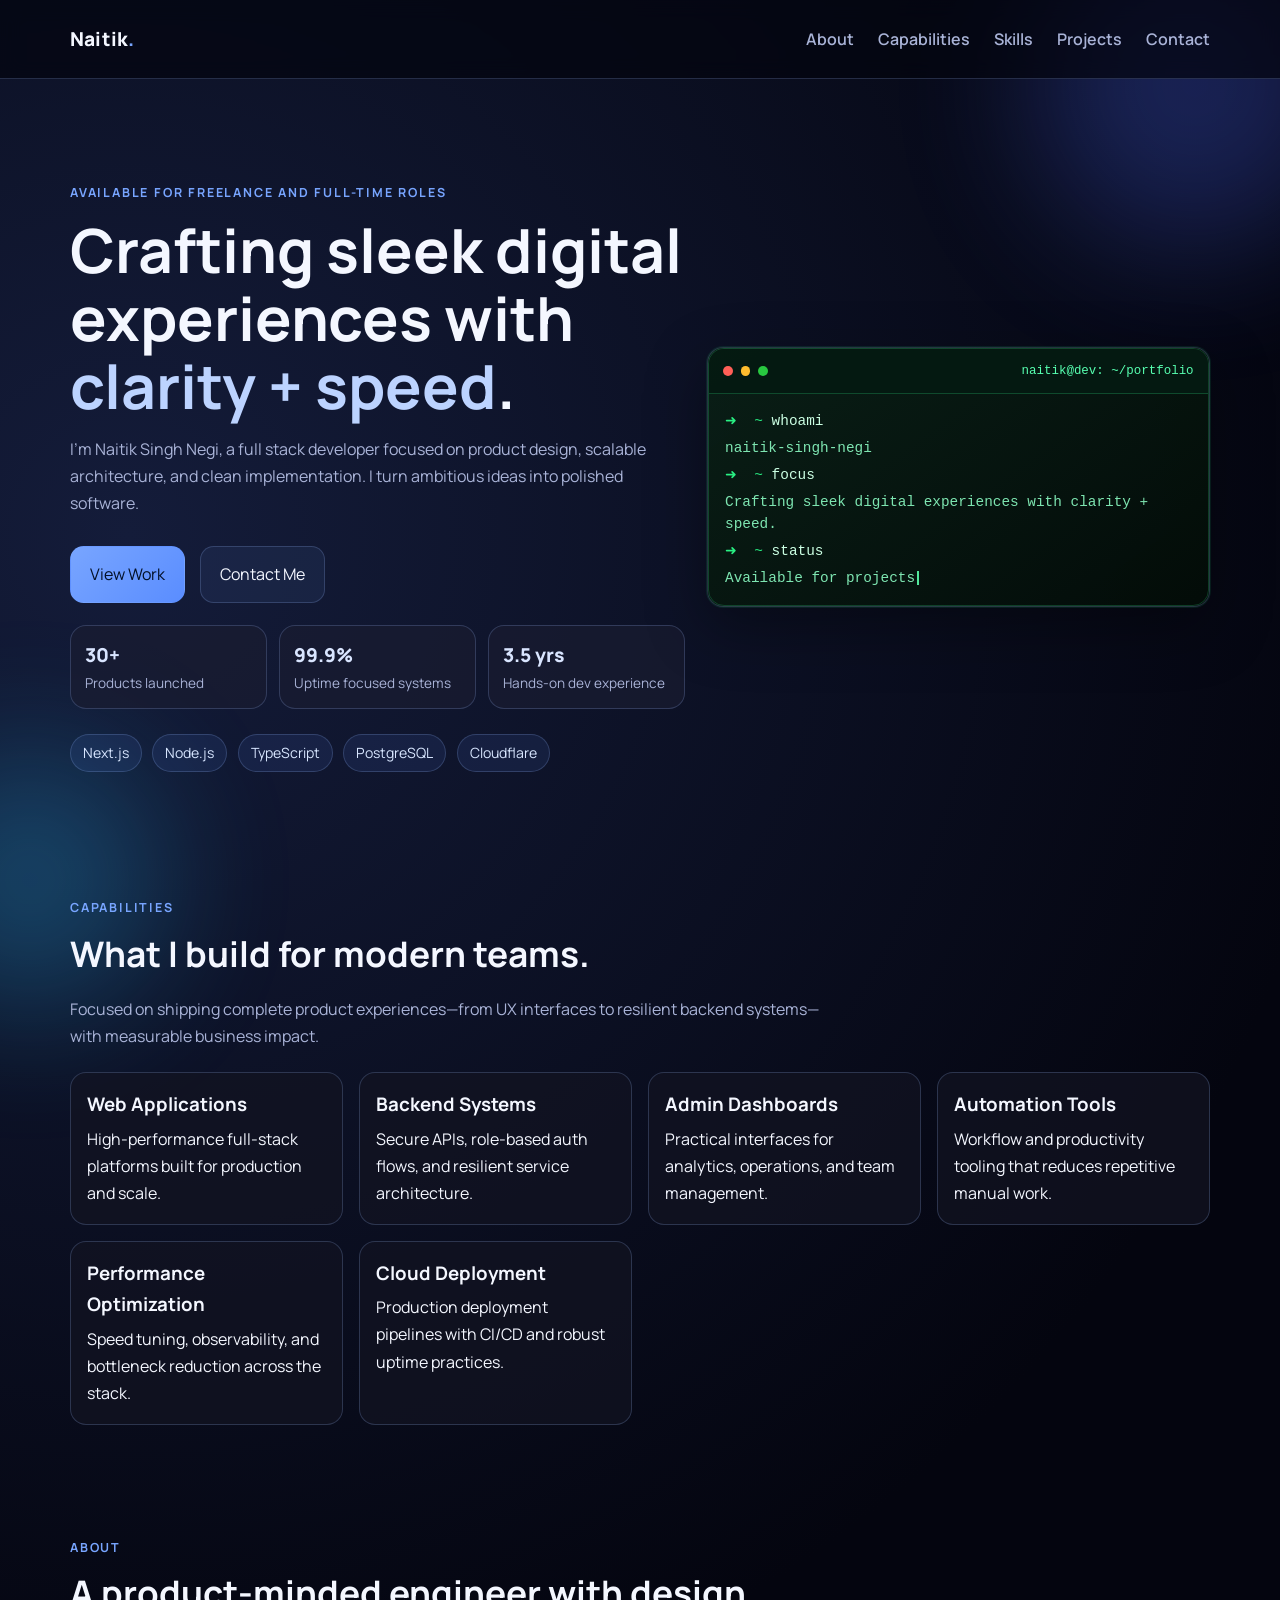
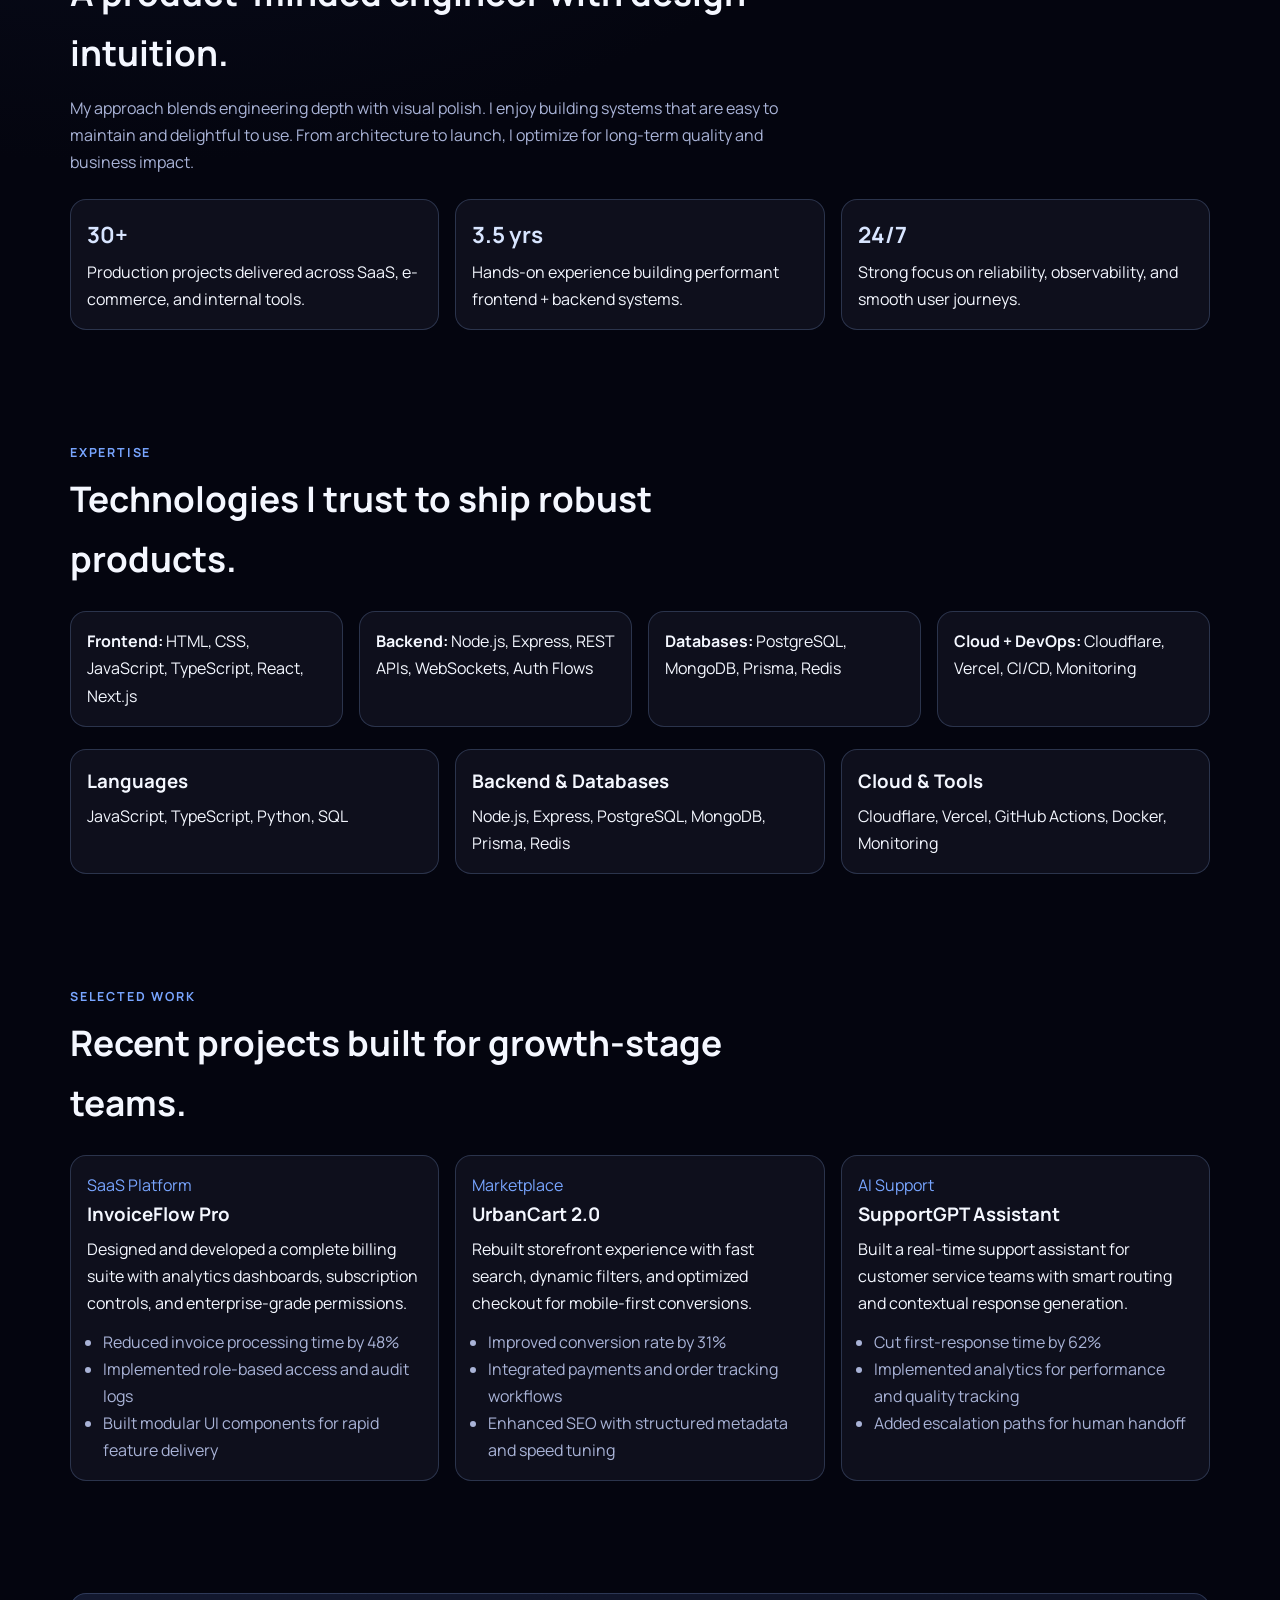
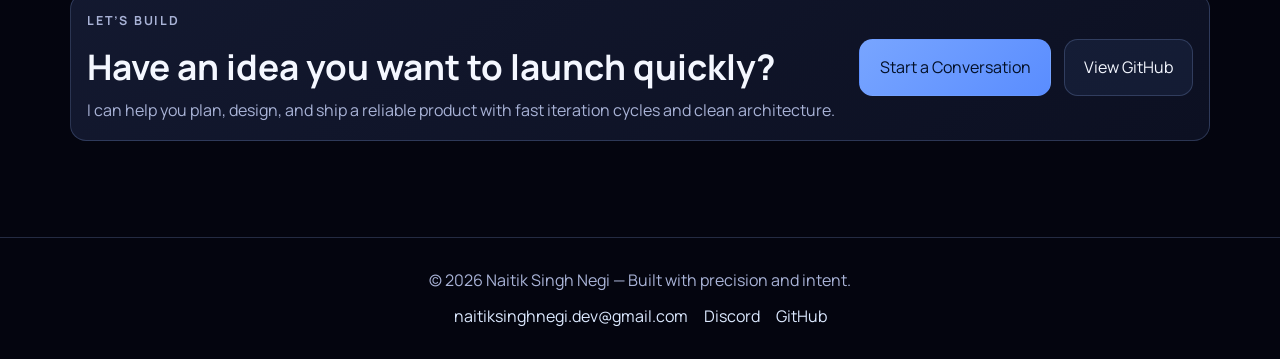
==== index.html @ 183f6b52 "Update conversation CTA to open Gmail compose" ====
<!DOCTYPE html>
<html lang="en">
<head>
  <meta charset="UTF-8">
  <meta name="viewport" content="width=device-width, initial-scale=1.0">
  <title>Naitik Singh Negi | Developer Portfolio</title>
  <meta name="description" content="Portfolio of Naitik Singh Negi. Full stack developer creating high-performance, elegant web products.">
  <link rel="preconnect" href="https://fonts.googleapis.com">
  <link rel="preconnect" href="https://fonts.gstatic.com" crossorigin>
  <link href="https://fonts.googleapis.com/css2?family=Manrope:wght@400;500;600;700;800&display=swap" rel="stylesheet">
  <link rel="stylesheet" href="style.css">
</head>
<body>
  <div class="scroll-progress" aria-hidden="true"></div>
  <div class="bg-blur bg-blur-one" aria-hidden="true"></div>
  <div class="bg-blur bg-blur-two" aria-hidden="true"></div>

  <header class="site-header">
    <nav class="nav wrapper" aria-label="Main navigation">
      <a href="#home" class="brand">Naitik<span>.</span></a>
      <button class="menu-toggle" aria-expanded="false" aria-controls="main-menu" aria-label="Toggle menu">
        <span></span><span></span><span></span>
      </button>
      <ul id="main-menu" class="menu">
        <li><a href="#about">About</a></li>
        <li><a href="#capabilities">Capabilities</a></li>
        <li><a href="#skills">Skills</a></li>
        <li><a href="#projects">Projects</a></li>
        <li><a href="#contact">Contact</a></li>
      </ul>
    </nav>
  </header>

  <main>
    <section id="home" class="hero wrapper reveal">
      <div class="hero-grid">
        <div class="hero-content">
          <p class="eyebrow">Available for freelance and full-time roles</p>
          <h1>Crafting sleek digital experiences with <span>clarity + speed</span>.</h1>
          <p class="hero-copy">I’m Naitik Singh Negi, a full stack developer focused on product design, scalable architecture, and clean implementation. I turn ambitious ideas into polished software.</p>
          <div class="hero-actions">
            <a class="button primary" href="#projects">View Work</a>
            <a class="button ghost" href="mailto:naitiksinghnegi.dev@gmail.com">Contact Me</a>
          </div>
          <div class="hero-highlights" aria-label="Quick highlights">
            <article>
              <p class="highlight-value">30+</p>
              <p class="highlight-label">Products launched</p>
            </article>
            <article>
              <p class="highlight-value">99.9%</p>
              <p class="highlight-label">Uptime focused systems</p>
            </article>
            <article>
              <p class="highlight-value">3.5 yrs</p>
              <p class="highlight-label">Hands-on dev experience</p>
            </article>
          </div>
          <div class="hero-tags" aria-label="Technology highlights">
            <span>Next.js</span>
            <span>Node.js</span>
            <span>TypeScript</span>
            <span>PostgreSQL</span>
            <span>Cloudflare</span>
          </div>
        </div>

        <div class="card terminal-card" aria-label="Terminal style introduction">
          <div class="wrap">
            <hgroup class="head">
              <div class="traffic-lights" aria-hidden="true">
                <span></span><span></span><span></span>
              </div>
              <p class="terminal-path">naitik@dev: ~/portfolio</p>
            </hgroup>

            <div class="body">
              <pre class="pre"><code class="prompt">➜  ~ </code><code>whoami</code></pre>
              <pre class="pre output"><code>naitik-singh-negi</code></pre>

              <pre class="pre"><code class="prompt">➜  ~ </code><code>focus</code></pre>
              <pre class="pre output"><code>Crafting sleek digital experiences with clarity + speed.</code></pre>

              <pre class="pre"><code class="prompt">➜  ~ </code><code>status</code></pre>
              <pre class="pre output"><code class="cmd" data-cmd="Available for projects"></code></pre>
            </div>
          </div>
        </div>
      </div>

    </section>

    <section id="capabilities" class="section wrapper reveal">
      <div class="section-head">
        <p class="kicker">Capabilities</p>
        <h2>What I build for modern teams.</h2>
      </div>
      <p class="section-copy">Focused on shipping complete product experiences—from UX interfaces to resilient backend systems—with measurable business impact.</p>
      <div class="capability-grid">
        <article class="capability-card">
          <h3>Web Applications</h3>
          <p>High-performance full-stack platforms built for production and scale.</p>
        </article>
        <article class="capability-card">
          <h3>Backend Systems</h3>
          <p>Secure APIs, role-based auth flows, and resilient service architecture.</p>
        </article>
        <article class="capability-card">
          <h3>Admin Dashboards</h3>
          <p>Practical interfaces for analytics, operations, and team management.</p>
        </article>
        <article class="capability-card">
          <h3>Automation Tools</h3>
          <p>Workflow and productivity tooling that reduces repetitive manual work.</p>
        </article>
        <article class="capability-card">
          <h3>Performance Optimization</h3>
          <p>Speed tuning, observability, and bottleneck reduction across the stack.</p>
        </article>
        <article class="capability-card">
          <h3>Cloud Deployment</h3>
          <p>Production deployment pipelines with CI/CD and robust uptime practices.</p>
        </article>
      </div>
    </section>

    <section id="about" class="section wrapper reveal">
      <div class="section-head">
        <p class="kicker">About</p>
        <h2>A product-minded engineer with design intuition.</h2>
      </div>
      <p class="section-copy">My approach blends engineering depth with visual polish. I enjoy building systems that are easy to maintain and delightful to use. From architecture to launch, I optimize for long-term quality and business impact.</p>
      <div class="stats-grid">
        <article class="stat-card">
          <h3>30+</h3>
          <p>Production projects delivered across SaaS, e-commerce, and internal tools.</p>
        </article>
        <article class="stat-card">
          <h3>3.5 yrs</h3>
          <p>Hands-on experience building performant frontend + backend systems.</p>
        </article>
        <article class="stat-card">
          <h3>24/7</h3>
          <p>Strong focus on reliability, observability, and smooth user journeys.</p>
        </article>
      </div>
    </section>

    <section id="skills" class="section wrapper reveal">
      <div class="section-head">
        <p class="kicker">Expertise</p>
        <h2>Technologies I trust to ship robust products.</h2>
      </div>
      <div class="skills-grid">
        <div class="skill-item"><strong>Frontend:</strong> HTML, CSS, JavaScript, TypeScript, React, Next.js</div>
        <div class="skill-item"><strong>Backend:</strong> Node.js, Express, REST APIs, WebSockets, Auth Flows</div>
        <div class="skill-item"><strong>Databases:</strong> PostgreSQL, MongoDB, Prisma, Redis</div>
        <div class="skill-item"><strong>Cloud + DevOps:</strong> Cloudflare, Vercel, CI/CD, Monitoring</div>
      </div>
      <div class="stack-groups" aria-label="Tech stack groups">
        <article class="stack-card">
          <h3>Languages</h3>
          <p>JavaScript, TypeScript, Python, SQL</p>
        </article>
        <article class="stack-card">
          <h3>Backend & Databases</h3>
          <p>Node.js, Express, PostgreSQL, MongoDB, Prisma, Redis</p>
        </article>
        <article class="stack-card">
          <h3>Cloud & Tools</h3>
          <p>Cloudflare, Vercel, GitHub Actions, Docker, Monitoring</p>
        </article>
      </div>
    </section>

    <section id="projects" class="section wrapper reveal">
      <div class="section-head">
        <p class="kicker">Selected Work</p>
        <h2>Recent projects built for growth-stage teams.</h2>
      </div>
      <div class="project-grid">
        <article class="project-card">
          <p class="project-label">SaaS Platform</p>
          <h3>InvoiceFlow Pro</h3>
          <p>Designed and developed a complete billing suite with analytics dashboards, subscription controls, and enterprise-grade permissions.</p>
          <ul>
            <li>Reduced invoice processing time by 48%</li>
            <li>Implemented role-based access and audit logs</li>
            <li>Built modular UI components for rapid feature delivery</li>
          </ul>
        </article>
        <article class="project-card">
          <p class="project-label">Marketplace</p>
          <h3>UrbanCart 2.0</h3>
          <p>Rebuilt storefront experience with fast search, dynamic filters, and optimized checkout for mobile-first conversions.</p>
          <ul>
            <li>Improved conversion rate by 31%</li>
            <li>Integrated payments and order tracking workflows</li>
            <li>Enhanced SEO with structured metadata and speed tuning</li>
          </ul>
        </article>
        <article class="project-card">
          <p class="project-label">AI Support</p>
          <h3>SupportGPT Assistant</h3>
          <p>Built a real-time support assistant for customer service teams with smart routing and contextual response generation.</p>
          <ul>
            <li>Cut first-response time by 62%</li>
            <li>Implemented analytics for performance and quality tracking</li>
            <li>Added escalation paths for human handoff</li>
          </ul>
        </article>
      </div>
    </section>

    <section id="contact" class="section wrapper reveal">
      <div class="contact-card">
        <div>
          <p class="kicker">Let’s Build</p>
          <h2>Have an idea you want to launch quickly?</h2>
          <p>I can help you plan, design, and ship a reliable product with fast iteration cycles and clean architecture.</p>
        </div>
        <div class="contact-actions">
          <a class="button primary" href="https://mail.google.com/mail/?view=cm&fs=1&to=naitiksinghnegi.dev@gmail.com&su=Project%20Inquiry" target="_blank" rel="noopener noreferrer">Start a Conversation</a>
          <a class="button ghost" href="https://github.com/naitiksinghnegi" target="_blank" rel="noopener noreferrer">View GitHub</a>
        </div>
      </div>
    </section>
  </main>

  <footer class="site-footer">
    <p>© <span id="year"></span> Naitik Singh Negi — Built with precision and intent.</p>
    <div class="footer-links" aria-label="Direct contact links">
      <a href="mailto:naitiksinghnegi.dev@gmail.com">naitiksinghnegi.dev@gmail.com</a>
      <a href="https://discordapp.com/users/1309473430055293040" target="_blank" rel="noopener noreferrer">Discord</a>
      <a href="https://github.com/naitiksinghnegi" target="_blank" rel="noopener noreferrer">GitHub</a>
    </div>
  </footer>

  <script src="script.js"></script>
</body>
</html>
---- style.css ----
:root {
  --bg: #04050f;
  --surface: rgba(18, 20, 34, 0.72);
  --surface-soft: rgba(25, 29, 49, 0.72);
  --text: #f4f7ff;
  --muted: #a9b3d7;
  --primary: #78a5ff;
  --primary-strong: #5a8dff;
  --border: rgba(140, 166, 230, 0.24);
  --max-width: 1140px;
  --radius: 1rem;
}

* {
  margin: 0;
  padding: 0;
  box-sizing: border-box;
}

html {
  scroll-behavior: smooth;
}

body {
  font-family: "Manrope", system-ui, -apple-system, sans-serif;
  background: radial-gradient(circle at 10% 15%, #141c3a, var(--bg) 38%);
  color: var(--text);
  line-height: 1.7;
  min-height: 100vh;
  overflow-x: hidden;
}

.scroll-progress {
  position: fixed;
  top: 0;
  left: 0;
  z-index: 200;
  width: 100%;
  height: 3px;
  transform-origin: left;
  transform: scaleX(0);
  background: linear-gradient(90deg, #4ed6ff, var(--primary), #c1d7ff);
}

.bg-blur {
  position: fixed;
  border-radius: 50%;
  filter: blur(70px);
  opacity: 0.28;
  z-index: -1;
  pointer-events: none;
}

.bg-blur-one {
  width: 330px;
  height: 330px;
  background: #4f6bff;
  top: -80px;
  right: -80px;
}

.bg-blur-two {
  width: 260px;
  height: 260px;
  background: #2cc0ff;
  bottom: -110px;
  left: -100px;
}

.wrapper {
  width: min(var(--max-width), 92%);
  margin-inline: auto;
}

.site-header {
  position: sticky;
  top: 0;
  z-index: 100;
  backdrop-filter: blur(10px);
  background: rgba(4, 5, 15, 0.7);
  border-bottom: 1px solid var(--border);
}

.nav {
  min-height: 4.9rem;
  display: flex;
  align-items: center;
  justify-content: space-between;
  gap: 1rem;
}

.brand {
  color: var(--text);
  text-decoration: none;
  font-weight: 800;
  letter-spacing: 0.2px;
  font-size: 1.2rem;
}

.brand span,
.kicker,
.eyebrow,
.project-label {
  color: var(--primary);
}

.menu {
  list-style: none;
  display: flex;
  gap: 1.5rem;
}

.menu a {
  color: var(--muted);
  text-decoration: none;
  font-weight: 600;
  transition: color 0.2s ease;
}

.menu a:hover,
.menu a:focus-visible,
.menu a.active {
  color: var(--text);
}

.menu-toggle {
  display: none;
  background: transparent;
  border: 0;
  cursor: pointer;
}

.menu-toggle span {
  display: block;
  width: 24px;
  height: 2px;
  margin: 5px 0;
  background: var(--text);
  transition: 0.2s ease;
}

.hero {
  padding: 6.4rem 0 4.3rem;
}

.eyebrow,
.kicker {
  font-size: 0.78rem;
  font-weight: 700;
  text-transform: uppercase;
  letter-spacing: 1.8px;
}

.hero h1 {
  font-size: clamp(2rem, 5vw, 3.8rem);
  line-height: 1.12;
  max-width: 860px;
  margin: 0.8rem 0 1rem;
}

.hero h1 span {
  color: #bcd3ff;
}

.hero-copy,
.section-copy,
.contact-card p {
  max-width: 750px;
  color: var(--muted);
}

.hero-actions {
  display: flex;
  flex-wrap: wrap;
  gap: 0.9rem;
  margin-top: 1.8rem;
}

.button {
  display: inline-flex;
  align-items: center;
  justify-content: center;
  border-radius: 0.85rem;
  padding: 0.85rem 1.2rem;
  border: 1px solid transparent;
  font-weight: 700;
  text-decoration: none;
  cursor: pointer;
  font: inherit;
}

.button.primary {
  background: linear-gradient(135deg, var(--primary), var(--primary-strong));
  color: #031027;
}

.button.ghost {
  border-color: var(--border);
  color: var(--text);
  background: rgba(120, 165, 255, 0.08);
}

.hero-highlights {
  display: grid;
  grid-template-columns: repeat(auto-fit, minmax(160px, 1fr));
  gap: 0.75rem;
  margin-top: 1.4rem;
}

.hero-highlights article {
  border: 1px solid var(--border);
  border-radius: var(--radius);
  background: var(--surface-soft);
  padding: 0.8rem 0.9rem;
}

.highlight-value {
  font-size: 1.2rem;
  font-weight: 800;
  color: #d9e5ff;
}

.highlight-label {
  font-size: 0.85rem;
  color: var(--muted);
}

.hero-grid {
  display: grid;
  grid-template-columns: 1.1fr 0.9fr;
  gap: 1.4rem;
  align-items: center;
}

.terminal-card {
  padding: 0;
  overflow: hidden;
  border: 1px solid var(--border);
  border-radius: var(--radius);
  background: linear-gradient(145deg, rgba(10, 32, 22, 0.95), rgba(3, 12, 8, 0.96));
  box-shadow: 0 0 0 1px rgba(32, 219, 128, 0.1), 0 20px 60px rgba(0, 0, 0, 0.35);
}

.terminal-card .wrap {
  border: 1px solid rgba(46, 212, 126, 0.24);
  border-radius: var(--radius);
  overflow: hidden;
}

.terminal-card .head {
  display: flex;
  align-items: center;
  justify-content: space-between;
  min-height: 44px;
  padding: 0.72rem 0.9rem;
  background: rgba(5, 26, 17, 0.95);
  border-bottom: 1px solid rgba(46, 212, 126, 0.26);
}

.traffic-lights {
  display: flex;
  align-items: center;
  gap: 0.45rem;
}

.traffic-lights span {
  width: 0.62rem;
  height: 0.62rem;
  border-radius: 50%;
}

.traffic-lights span:nth-child(1) { background: #ff5f57; }
.traffic-lights span:nth-child(2) { background: #febc2e; }
.traffic-lights span:nth-child(3) { background: #28c840; }

.terminal-path {
  font-family: "SFMono-Regular", ui-monospace, Menlo, Monaco, Consolas, monospace;
  font-size: 0.78rem;
  color: #57ffb0;
}

.terminal-card .body {
  display: flex;
  flex-direction: column;
  gap: 0.28rem;
  padding: 1rem;
  background: transparent;
  font-family: "SFMono-Regular", ui-monospace, Menlo, Monaco, Consolas, monospace;
  color: #cbffe3;
}

.terminal-card .pre {
  font-size: 0.9rem;
  line-height: 1.55;
  white-space: pre-wrap;
}

.terminal-card .prompt {
  color: #29f083;
}

.terminal-card .output {
  color: #8bfcc3;
  opacity: 0.9;
}

.terminal-card .cmd {
  position: relative;
  display: inline-flex;
  align-items: center;
}

.terminal-card .cmd::before {
  content: attr(data-cmd);
  white-space: nowrap;
  overflow: hidden;
  animation: terminal-inputs 6s steps(24) infinite;
}

.terminal-card .cmd::after {
  content: "";
  margin-left: 0.1rem;
  height: 1em;
  border-right: 0.14em solid #5affab;
  animation: terminal-cursor 0.65s step-end infinite alternate;
}

.hero-tags {
  margin-top: 1.6rem;
  display: flex;
  flex-wrap: wrap;
  gap: 0.65rem;
}

.hero-tags span {
  border: 1px solid var(--border);
  background: rgba(91, 135, 255, 0.1);
  padding: 0.38rem 0.75rem;
  border-radius: 999px;
  font-size: 0.88rem;
  color: #d8e6ff;
}

.section {
  padding: 3.5rem 0;
}

.section-head {
  margin-bottom: 0.75rem;
}

.section h2 {
  margin-top: 0.35rem;
  font-size: clamp(1.5rem, 4vw, 2.2rem);
  max-width: 710px;
}

.stats-grid,
.skills-grid,
.project-grid,
.capability-grid,
.stack-groups {
  display: grid;
  gap: 1rem;
  margin-top: 1.4rem;
}

.stats-grid {
  grid-template-columns: repeat(auto-fit, minmax(190px, 1fr));
}

.skills-grid {
  grid-template-columns: repeat(auto-fit, minmax(260px, 1fr));
}

.project-grid {
  grid-template-columns: repeat(auto-fit, minmax(250px, 1fr));
}

.capability-grid {
  grid-template-columns: repeat(auto-fit, minmax(220px, 1fr));
}

.stack-groups {
  grid-template-columns: repeat(auto-fit, minmax(220px, 1fr));
}

.stat-card,
.skill-item,
.project-card,
.capability-card,
.stack-card,
.contact-card {
  border: 1px solid var(--border);
  border-radius: var(--radius);
  background: var(--surface);
  padding: 1rem;
}

.stat-card h3,
.project-card h3,
.capability-card h3,
.stack-card h3 {
  margin-bottom: 0.3rem;
}

.stat-card h3 {
  color: #d8e5ff;
  font-size: 1.4rem;
}

.project-card ul {
  margin-top: 0.7rem;
  padding-left: 1rem;
  color: var(--muted);
}

.contact-card {
  display: flex;
  flex-wrap: wrap;
  align-items: center;
  justify-content: space-between;
  gap: 1.2rem;
  background: linear-gradient(145deg, rgba(20, 26, 50, 0.95), rgba(13, 17, 36, 0.94));
}

.contact-actions {
  display: flex;
  flex-wrap: wrap;
  gap: 0.8rem;
}

.site-footer {
  border-top: 1px solid var(--border);
  margin-top: 2.5rem;
  padding: 1.8rem 0;
  text-align: center;
  color: var(--muted);
}

.footer-links {
  margin-top: 0.55rem;
  display: flex;
  justify-content: center;
  flex-wrap: wrap;
  gap: 1rem;
}

.footer-links a {
  color: #dce9ff;
  text-decoration: none;
}

.reveal {
  opacity: 0;
  transform: translateY(22px);
  transition: opacity 0.65s ease, transform 0.65s ease;
}

.reveal.visible {
  opacity: 1;
  transform: translateY(0);
}

@keyframes terminal-blinking {
  20%,
  80% {
    transform: scaleY(1);
  }

  50% {
    transform: scaleY(0);
  }
}

@keyframes terminal-cursor {
  50% {
    border-right-color: transparent;
  }
}

@keyframes terminal-inputs {
  0%,
  100% {
    width: 0;
  }

  10%,
  90% {
    width: 58px;
  }

  30%,
  70% {
    width: 215px;
    max-width: max-content;
  }
}

@keyframes clipboard-check {
  100% {
    color: #fff;
    d: path("M 9 5 H 7 a 2 2 0 0 0 -2 2 v 12 a 2 2 0 0 0 2 2 h 10 a 2 2 0 0 0 2 -2 V 7 a 2 2 0 0 0 -2 -2 h -2 M 9 5 a 2 2 0 0 0 2 2 h 2 a 2 2 0 0 0 2 -2 M 9 5 a 2 2 0 0 1 2 -2 h 2 a 2 2 0 0 1 2 2 m -6 9 l 2 2 l 4 -4");
  }
}

@media (max-width: 800px) {
  .menu-toggle {
    display: block;
  }

  .menu {
    position: absolute;
    top: 4.8rem;
    right: 4%;
    width: min(280px, 92vw);
    background: rgba(8, 11, 27, 0.97);
    border: 1px solid var(--border);
    border-radius: 1rem;
    padding: 1rem;
    flex-direction: column;
    gap: 0.9rem;
    display: none;
  }

  .menu.open {
    display: flex;
  }

  .hero {
    padding-top: 5.2rem;
  }

  .hero-grid {
    grid-template-columns: 1fr;
  }

  .terminal-card {
    margin-top: 0.4rem;
  }
}
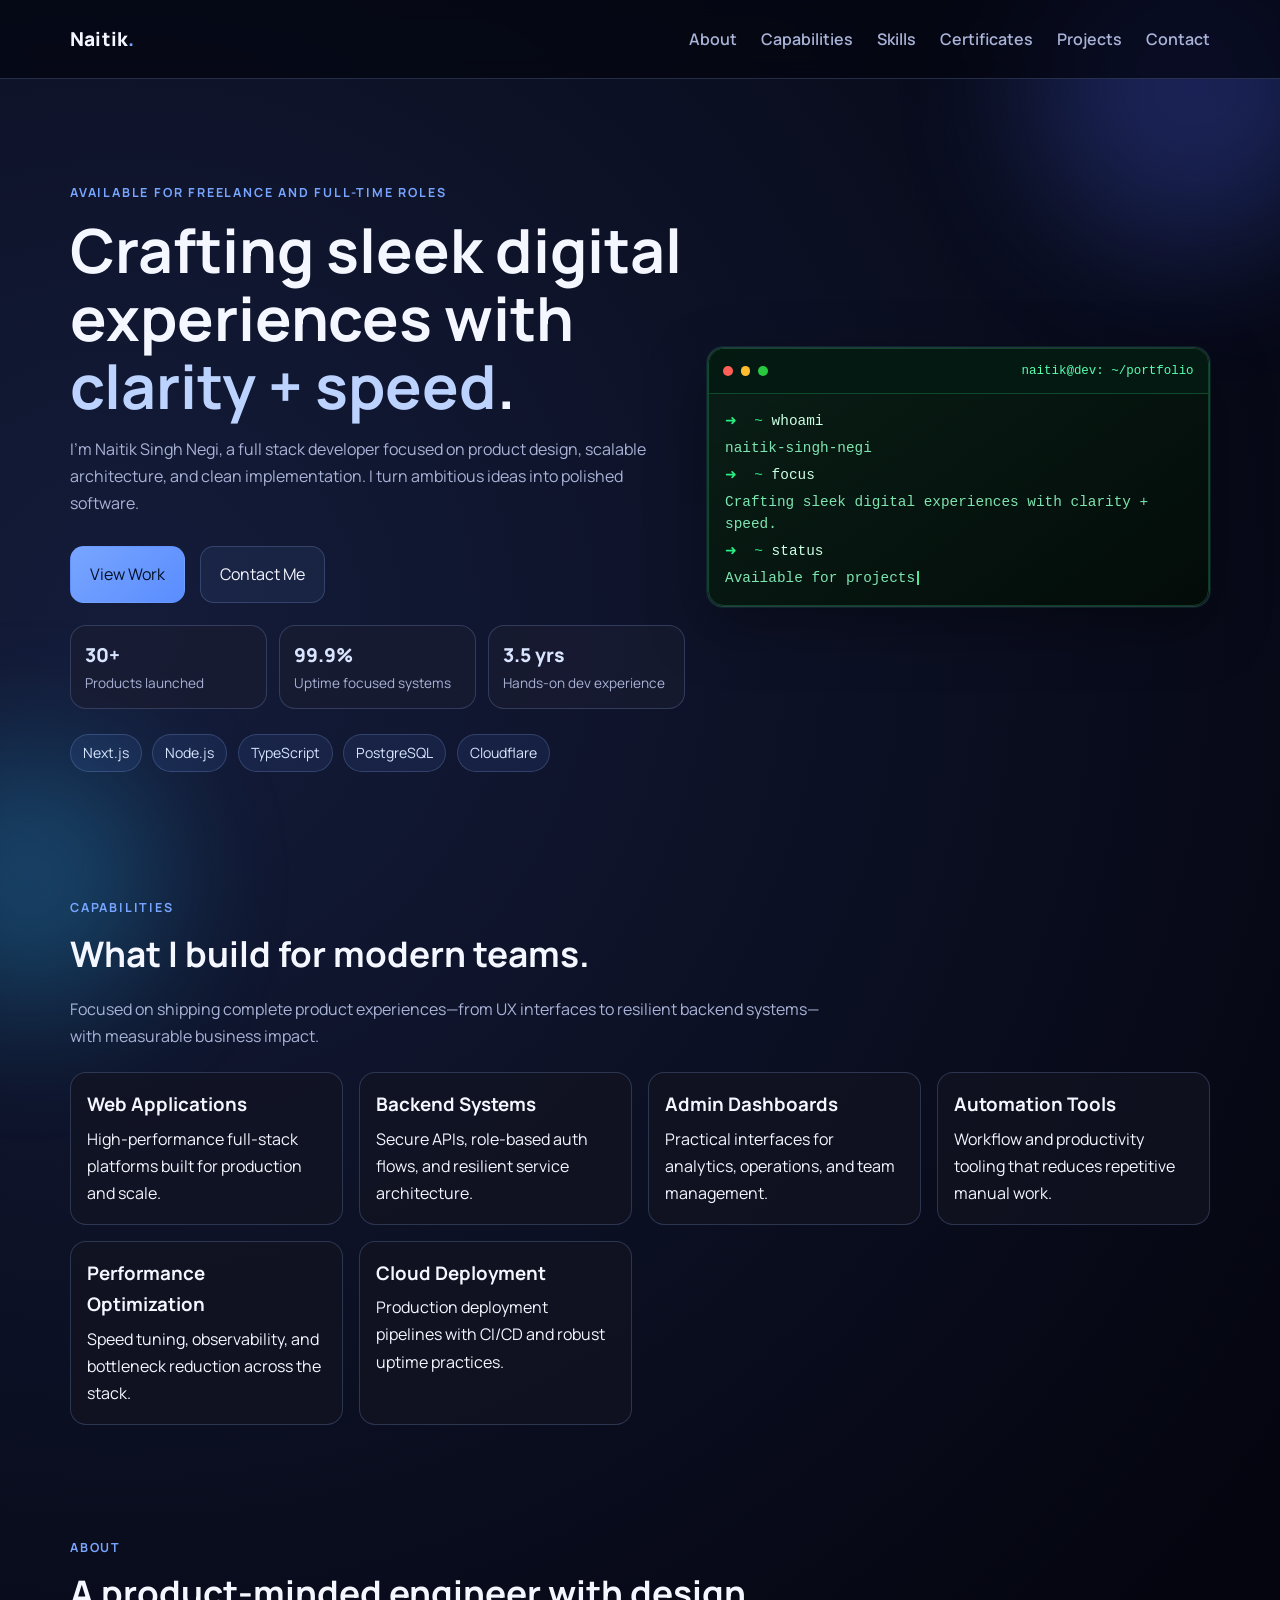
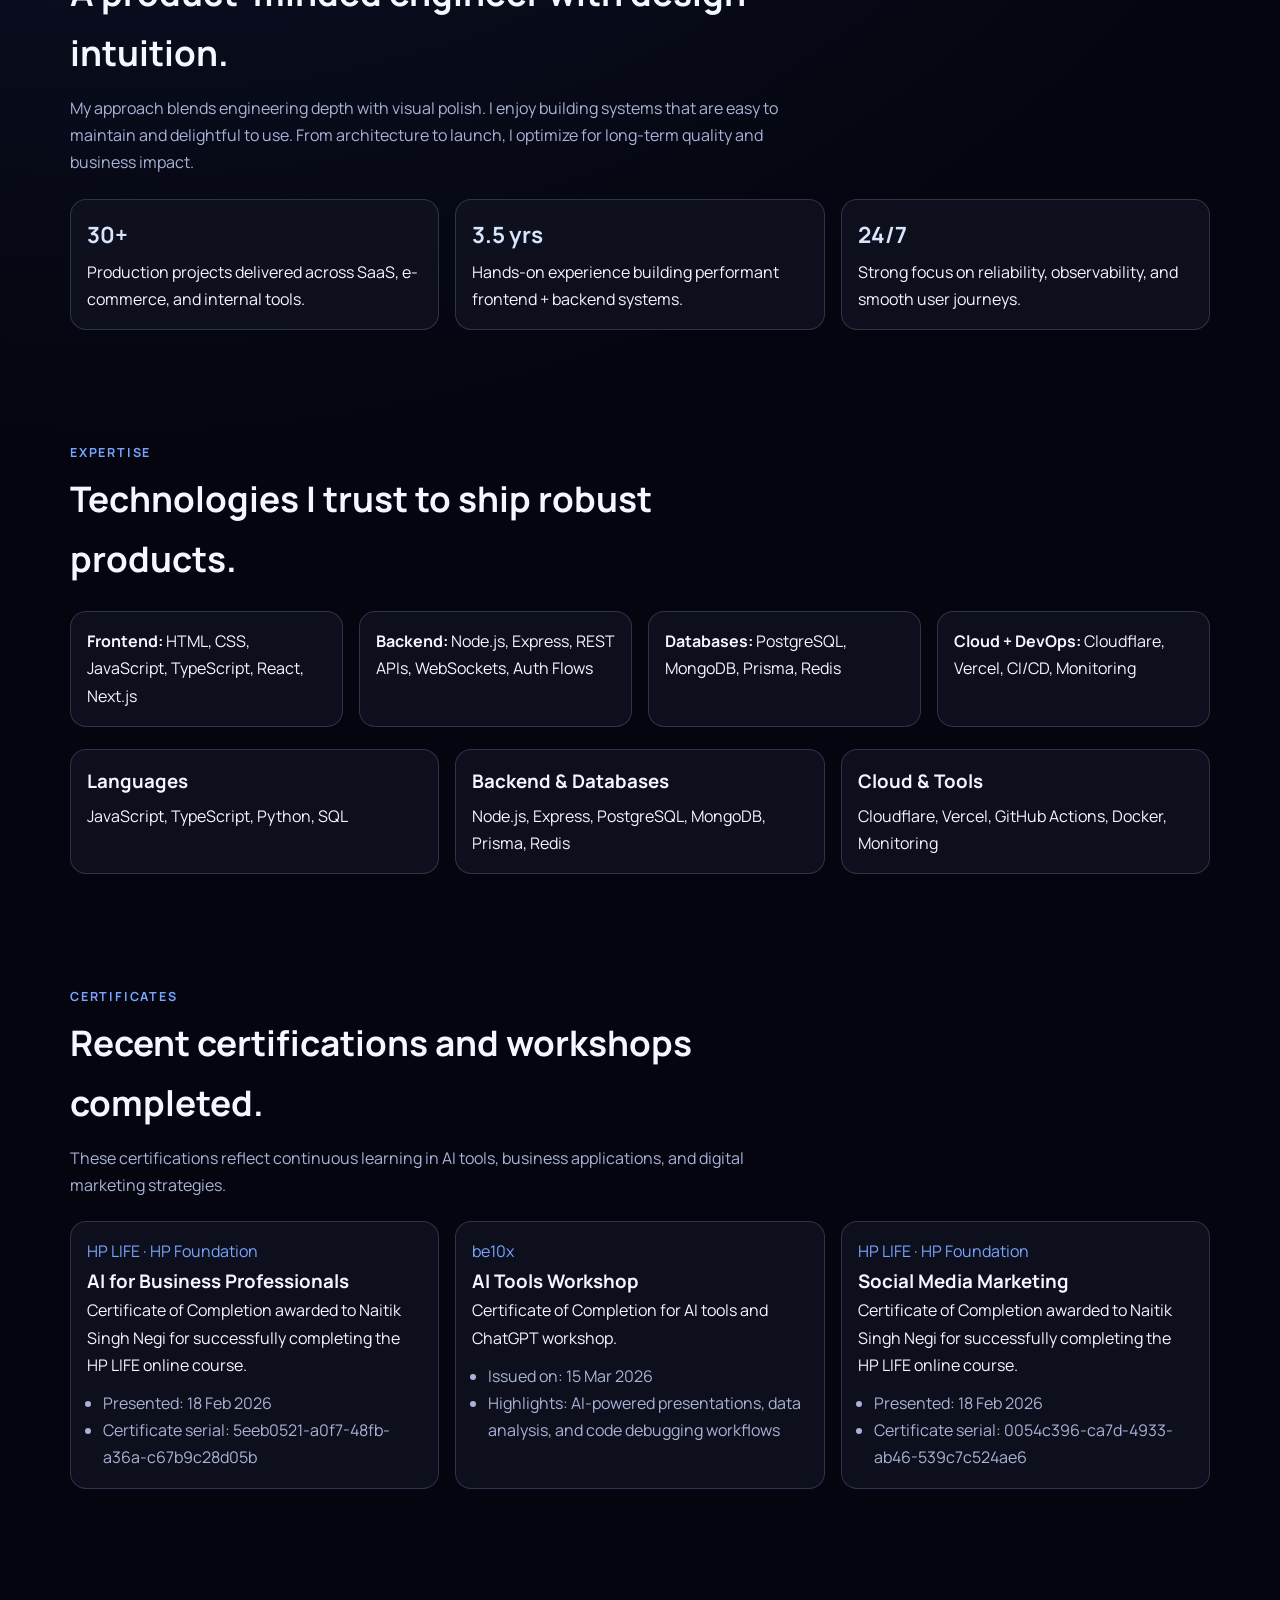
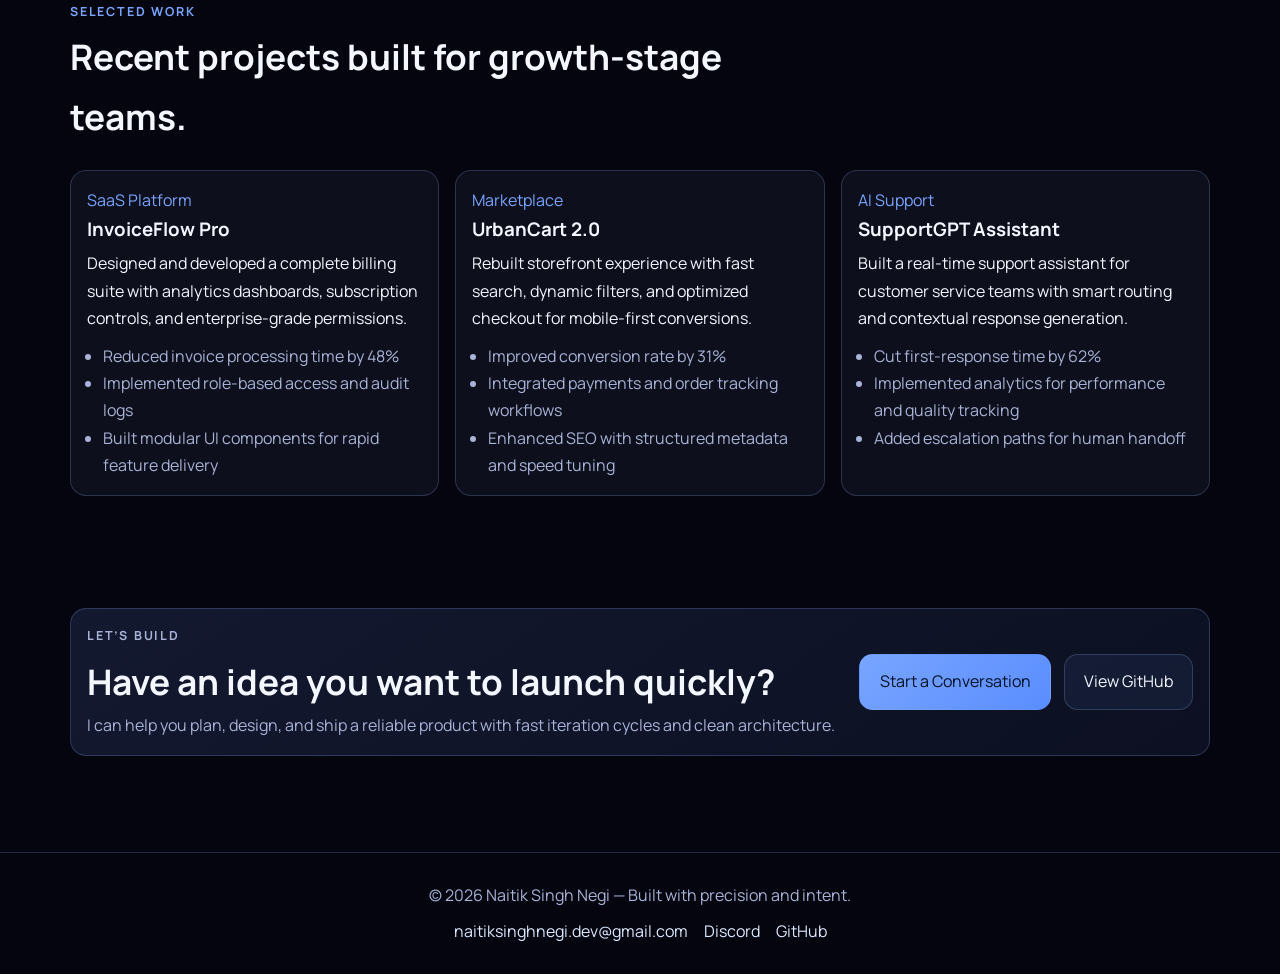
==== commit a94820c9: "Add certificates section with three achievements" ====
--- a/index.html
+++ b/index.html
@@ -25,6 +25,7 @@
         <li><a href="#about">About</a></li>
         <li><a href="#capabilities">Capabilities</a></li>
         <li><a href="#skills">Skills</a></li>
+        <li><a href="#certificates">Certificates</a></li>
         <li><a href="#projects">Projects</a></li>
         <li><a href="#contact">Contact</a></li>
       </ul>
@@ -173,6 +174,45 @@
       </div>
     </section>
 
+    <section id="certificates" class="section wrapper reveal">
+      <div class="section-head">
+        <p class="kicker">Certificates</p>
+        <h2>Recent certifications and workshops completed.</h2>
+      </div>
+      <p class="section-copy">These certifications reflect continuous learning in AI tools, business applications, and digital marketing strategies.</p>
+      <div class="certificate-grid">
+        <article class="certificate-card">
+          <p class="project-label">HP LIFE · HP Foundation</p>
+          <h3>AI for Business Professionals</h3>
+          <p>Certificate of Completion awarded to Naitik Singh Negi for successfully completing the HP LIFE online course.</p>
+          <ul>
+            <li>Presented: 18 Feb 2026</li>
+            <li>Certificate serial: 5eeb0521-a0f7-48fb-a36a-c67b9c28d05b</li>
+          </ul>
+        </article>
+
+        <article class="certificate-card">
+          <p class="project-label">be10x</p>
+          <h3>AI Tools Workshop</h3>
+          <p>Certificate of Completion for AI tools and ChatGPT workshop.</p>
+          <ul>
+            <li>Issued on: 15 Mar 2026</li>
+            <li>Highlights: AI-powered presentations, data analysis, and code debugging workflows</li>
+          </ul>
+        </article>
+
+        <article class="certificate-card">
+          <p class="project-label">HP LIFE · HP Foundation</p>
+          <h3>Social Media Marketing</h3>
+          <p>Certificate of Completion awarded to Naitik Singh Negi for successfully completing the HP LIFE online course.</p>
+          <ul>
+            <li>Presented: 18 Feb 2026</li>
+            <li>Certificate serial: 0054c396-ca7d-4933-ab46-539c7c524ae6</li>
+          </ul>
+        </article>
+      </div>
+    </section>
+
     <section id="projects" class="section wrapper reveal">
       <div class="section-head">
         <p class="kicker">Selected Work</p>
--- a/style.css
+++ b/style.css
@@ -359,7 +359,8 @@
 .skills-grid,
 .project-grid,
 .capability-grid,
-.stack-groups {
+.stack-groups,
+.certificate-grid {
   display: grid;
   gap: 1rem;
   margin-top: 1.4rem;
@@ -383,6 +384,10 @@
 
 .stack-groups {
   grid-template-columns: repeat(auto-fit, minmax(220px, 1fr));
+}
+
+.certificate-grid {
+  grid-template-columns: repeat(auto-fit, minmax(250px, 1fr));
 }
 
 .stat-card,
@@ -390,6 +395,7 @@
 .project-card,
 .capability-card,
 .stack-card,
+.certificate-card,
 .contact-card {
   border: 1px solid var(--border);
   border-radius: var(--radius);
@@ -409,7 +415,8 @@
   font-size: 1.4rem;
 }
 
-.project-card ul {
+.project-card ul,
+.certificate-card ul {
   margin-top: 0.7rem;
   padding-left: 1rem;
   color: var(--muted);
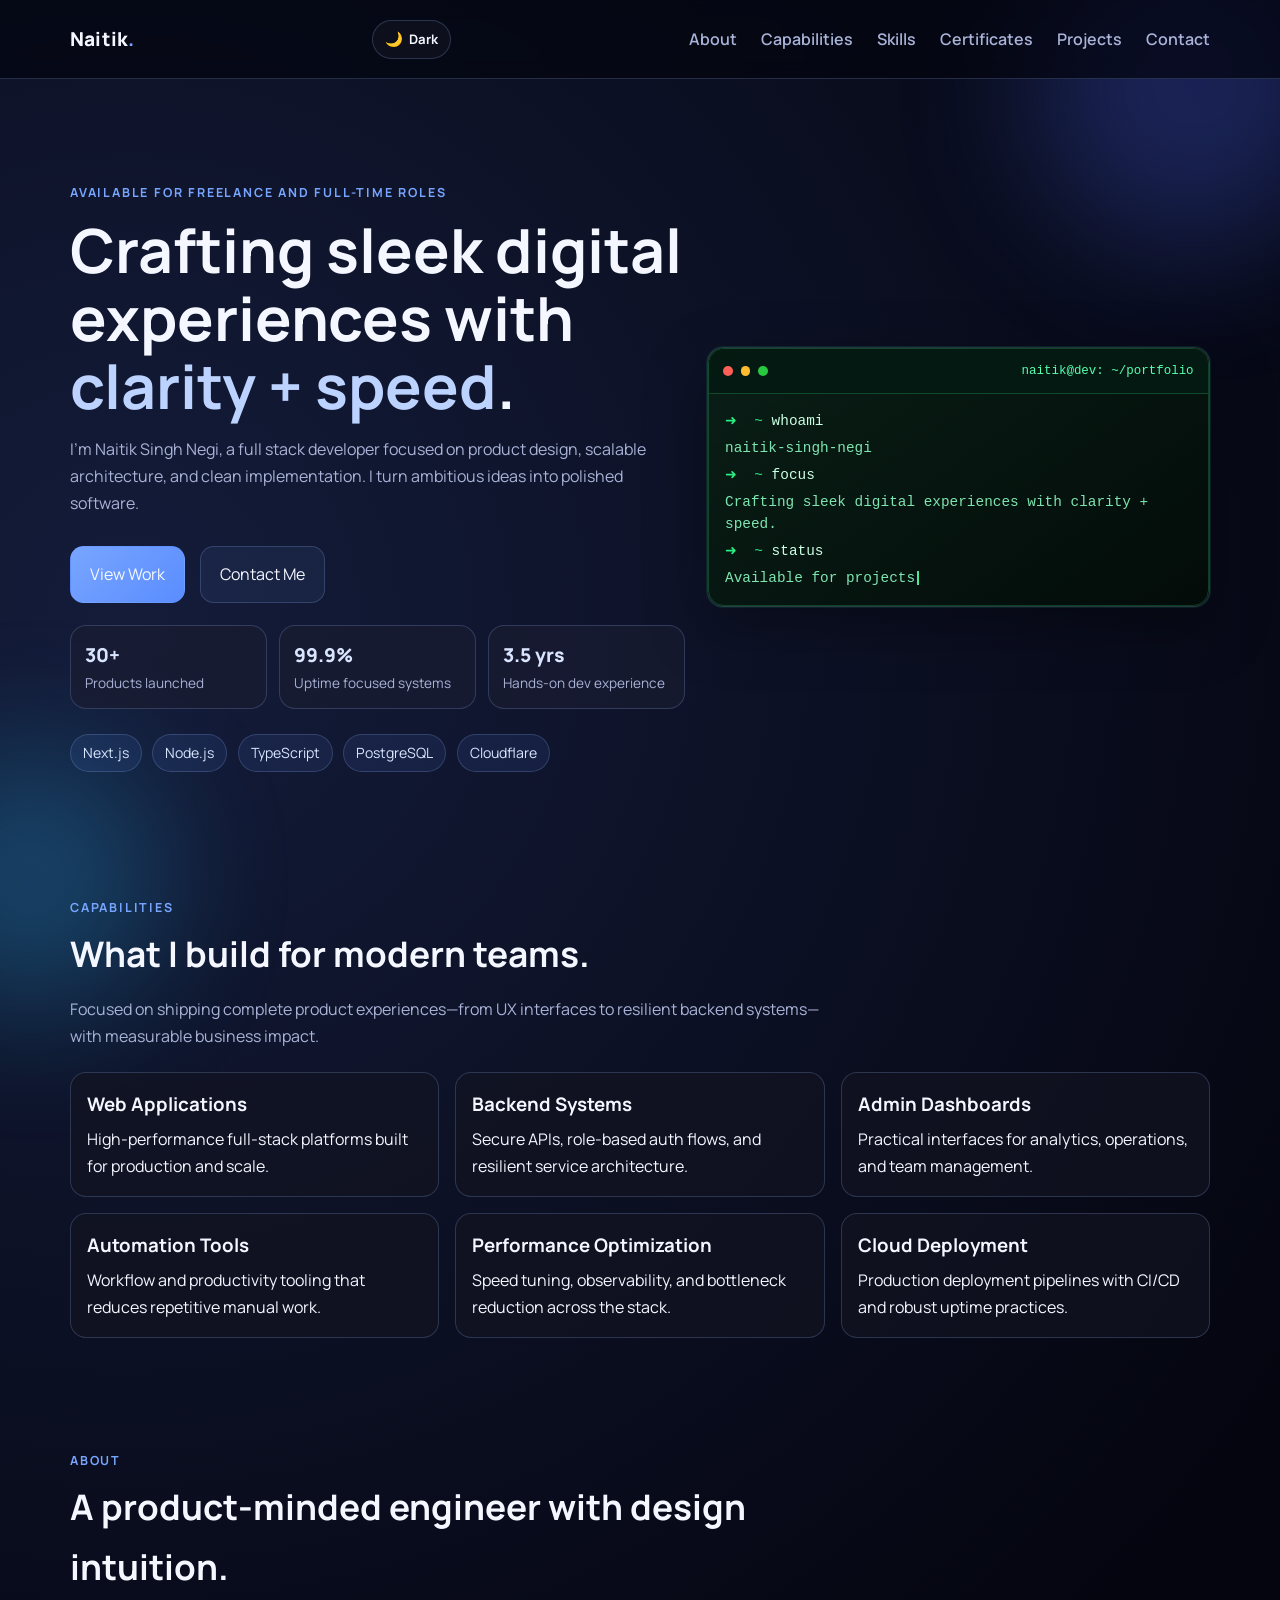
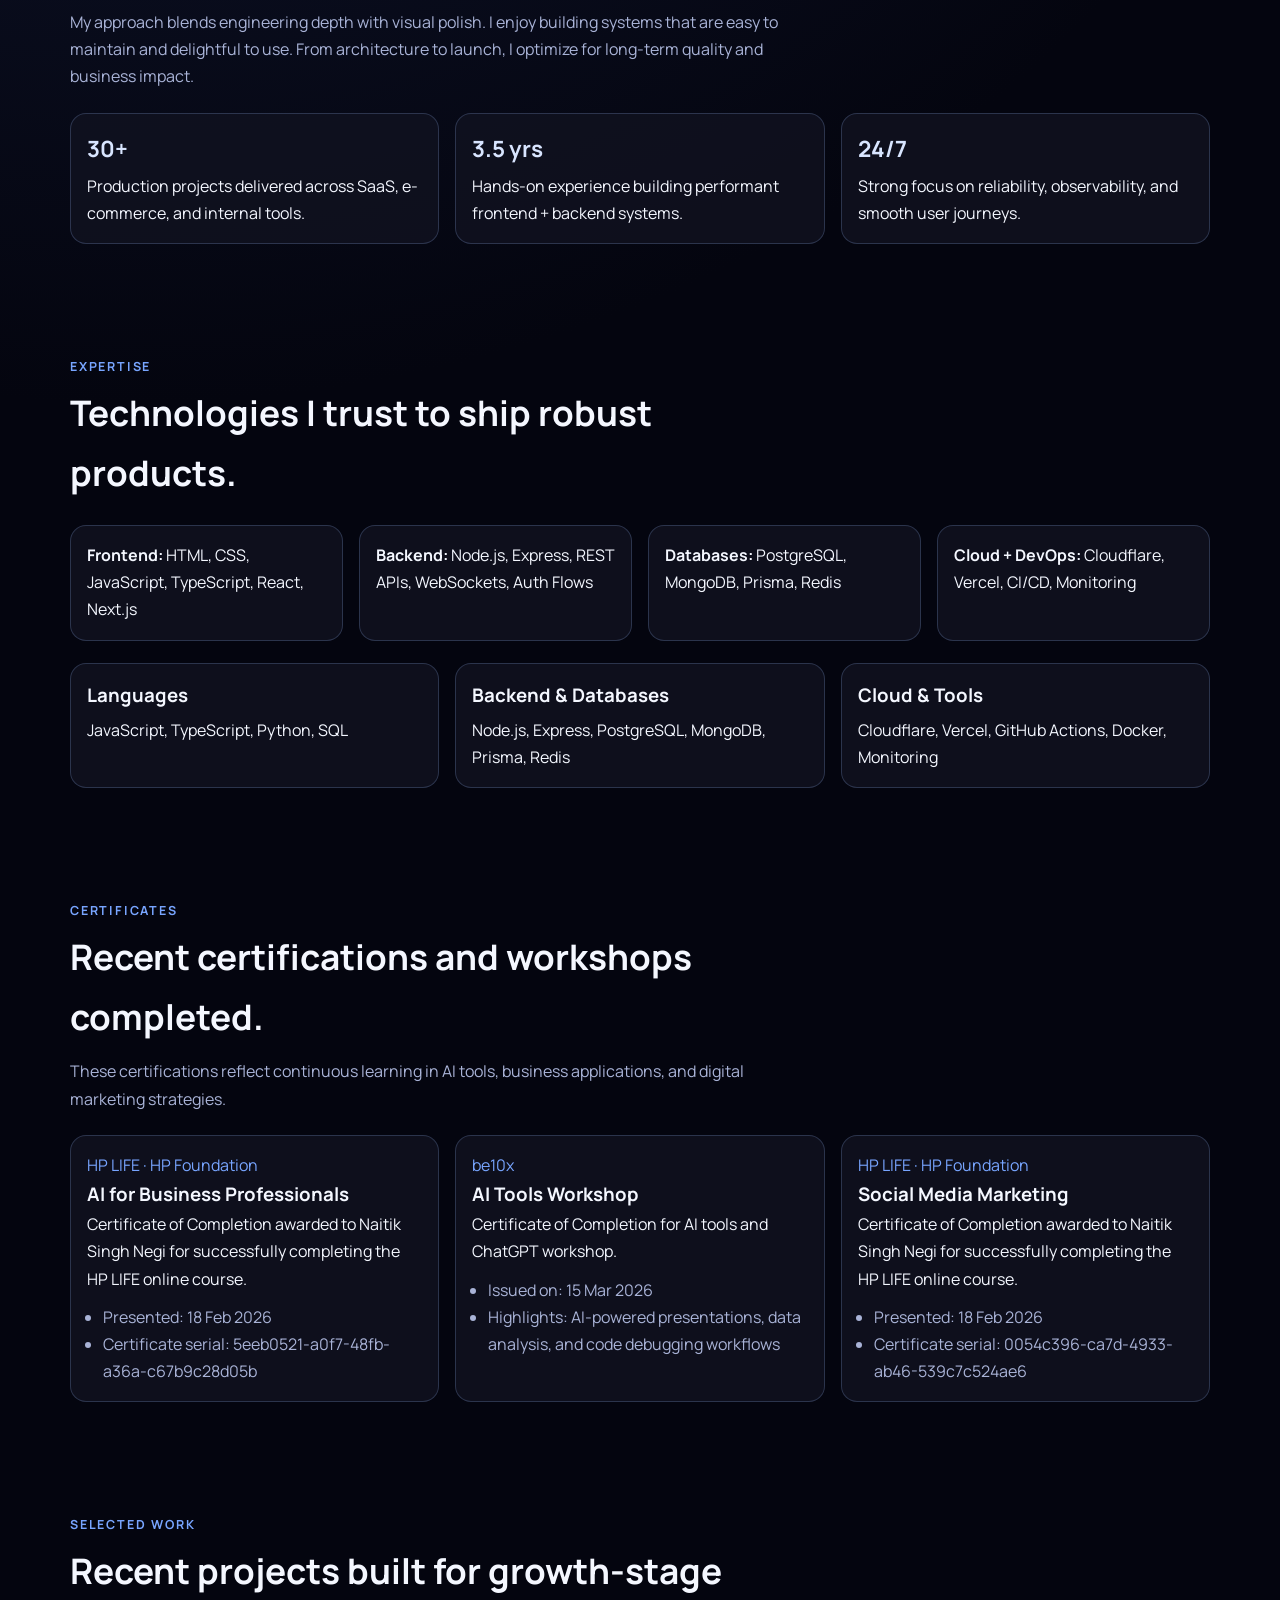
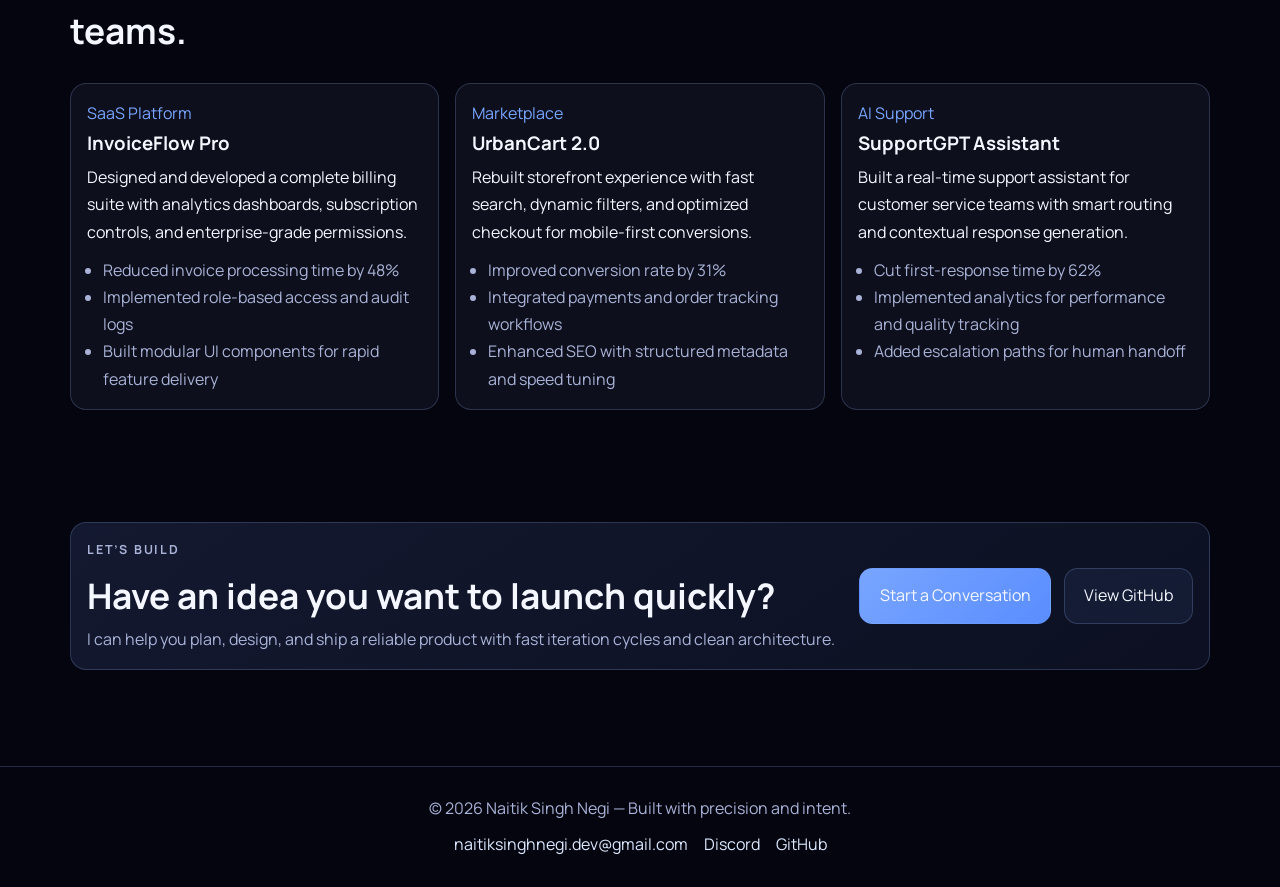
==== commit 22c3f227: "Enhance portfolio UI with theme toggle and refined styling" ====
--- a/index.html
+++ b/index.html
@@ -18,6 +18,10 @@
   <header class="site-header">
     <nav class="nav wrapper" aria-label="Main navigation">
       <a href="#home" class="brand">Naitik<span>.</span></a>
+      <button class="theme-toggle" type="button" aria-label="Switch color theme" aria-pressed="false">
+        <span class="theme-toggle-icon" aria-hidden="true">🌙</span>
+        <span class="theme-toggle-text">Dark</span>
+      </button>
       <button class="menu-toggle" aria-expanded="false" aria-controls="main-menu" aria-label="Toggle menu">
         <span></span><span></span><span></span>
       </button>
--- a/style.css
+++ b/style.css
@@ -11,6 +11,17 @@
   --radius: 1rem;
 }
 
+:root[data-theme="light"] {
+  --bg: #f2f6ff;
+  --surface: rgba(255, 255, 255, 0.86);
+  --surface-soft: rgba(243, 248, 255, 0.95);
+  --text: #081127;
+  --muted: #4f5f83;
+  --primary: #2f67f6;
+  --primary-strong: #214ec7;
+  --border: rgba(75, 111, 201, 0.28);
+}
+
 * {
   margin: 0;
   padding: 0;
@@ -19,7 +30,9 @@
 
 html {
   scroll-behavior: smooth;
-}
+  scroll-padding-top: 5rem;
+}
+
 
 body {
   font-family: "Manrope", system-ui, -apple-system, sans-serif;
@@ -28,6 +41,11 @@
   line-height: 1.7;
   min-height: 100vh;
   overflow-x: hidden;
+  transition: background 0.45s ease, color 0.3s ease;
+}
+
+:root[data-theme="light"] body {
+  background: radial-gradient(circle at 10% 15%, #dfe9ff, #f2f6ff 38%);
 }
 
 .scroll-progress {
@@ -86,7 +104,7 @@
   display: flex;
   align-items: center;
   justify-content: space-between;
-  gap: 1rem;
+  gap: 0.8rem;
 }
 
 .brand {
@@ -102,6 +120,35 @@
 .eyebrow,
 .project-label {
   color: var(--primary);
+}
+
+
+.theme-toggle {
+  border: 1px solid var(--border);
+  border-radius: 999px;
+  background: var(--surface);
+  color: var(--text);
+  display: inline-flex;
+  align-items: center;
+  gap: 0.4rem;
+  padding: 0.4rem 0.72rem;
+  font: inherit;
+  font-size: 0.82rem;
+  font-weight: 700;
+  cursor: pointer;
+  transition: transform 0.2s ease, background 0.2s ease;
+}
+
+.theme-toggle:hover {
+  transform: translateY(-1px);
+}
+
+.theme-toggle-icon {
+  font-size: 0.9rem;
+}
+
+.theme-toggle-text {
+  line-height: 1;
 }
 
 .menu {
@@ -191,7 +238,7 @@
 
 .button.primary {
   background: linear-gradient(135deg, var(--primary), var(--primary-strong));
-  color: #031027;
+  color: #f6f9ff;
 }
 
 .button.ghost {
@@ -333,6 +380,7 @@
 }
 
 .hero-tags span {
+  display: inline-flex;
   border: 1px solid var(--border);
   background: rgba(91, 135, 255, 0.1);
   padding: 0.38rem 0.75rem;
@@ -343,6 +391,10 @@
 
 .section {
   padding: 3.5rem 0;
+}
+
+main > section {
+  scroll-margin-top: 5rem;
 }
 
 .section-head {
@@ -379,7 +431,12 @@
 }
 
 .capability-grid {
-  grid-template-columns: repeat(auto-fit, minmax(220px, 1fr));
+  grid-template-columns: repeat(3, minmax(0, 1fr));
+  align-items: stretch;
+}
+
+.capability-card {
+  height: 100%;
 }
 
 .stack-groups {
@@ -401,6 +458,21 @@
   border-radius: var(--radius);
   background: var(--surface);
   padding: 1rem;
+  transition: transform 0.28s ease, box-shadow 0.28s ease;
+}
+
+.floatable {
+  cursor: pointer;
+}
+
+.floatable:hover {
+  transform: translateY(-4px);
+  box-shadow: 0 14px 34px rgba(0, 0, 0, 0.24);
+}
+
+.floatable.is-floating {
+  animation: card-float 0.85s ease;
+  box-shadow: 0 18px 40px rgba(44, 192, 255, 0.22);
 }
 
 .stat-card h3,
@@ -511,9 +583,27 @@
   }
 }
 
+@keyframes card-float {
+  0% {
+    transform: translateY(0) scale(1);
+  }
+
+  40% {
+    transform: translateY(-11px) scale(1.01);
+  }
+
+  100% {
+    transform: translateY(0) scale(1);
+  }
+}
+
 @media (max-width: 800px) {
   .menu-toggle {
     display: block;
+  }
+
+  .theme-toggle {
+    margin-left: auto;
   }
 
   .menu {
@@ -545,4 +635,42 @@
   .terminal-card {
     margin-top: 0.4rem;
   }
-}
+
+  .capability-grid {
+    grid-template-columns: repeat(2, minmax(0, 1fr));
+  }
+}
+
+@media (max-width: 560px) {
+  .capability-grid {
+    grid-template-columns: 1fr;
+  }
+}
+
+
+:root[data-theme="light"] .terminal-card {
+  background: linear-gradient(145deg, rgba(8, 38, 84, 0.9), rgba(2, 18, 54, 0.96));
+  box-shadow: 0 0 0 1px rgba(42, 126, 255, 0.13), 0 20px 60px rgba(28, 55, 118, 0.25);
+}
+
+:root[data-theme="light"] .terminal-card .wrap {
+  border-color: rgba(76, 146, 255, 0.42);
+}
+
+:root[data-theme="light"] .terminal-card .head {
+  background: rgba(5, 36, 89, 0.92);
+  border-bottom-color: rgba(76, 146, 255, 0.4);
+}
+
+:root[data-theme="light"] .terminal-path {
+  color: #8fd4ff;
+}
+
+:root[data-theme="light"] .hero h1 span {
+  color: #315ee3;
+}
+
+:root[data-theme="light"] .hero-tags span {
+  background: rgba(47, 103, 246, 0.11);
+  color: #204dbf;
+}
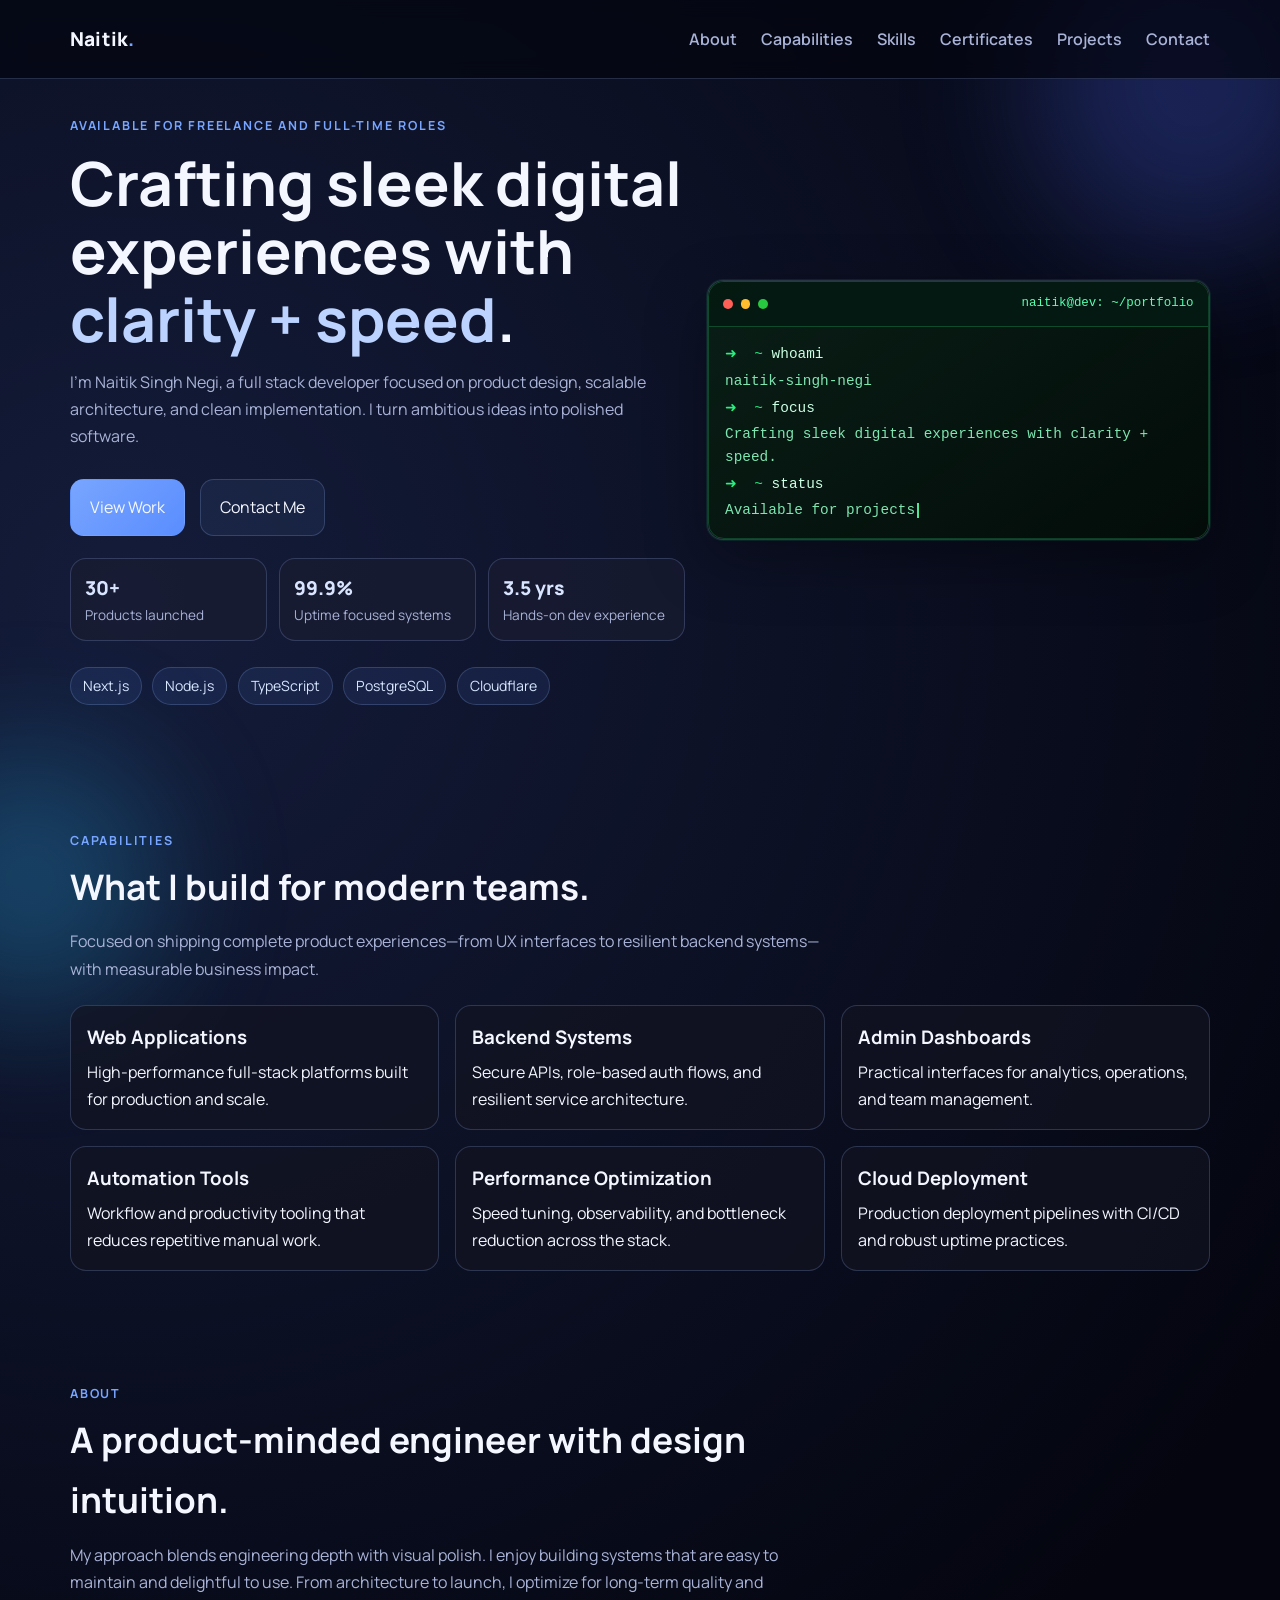
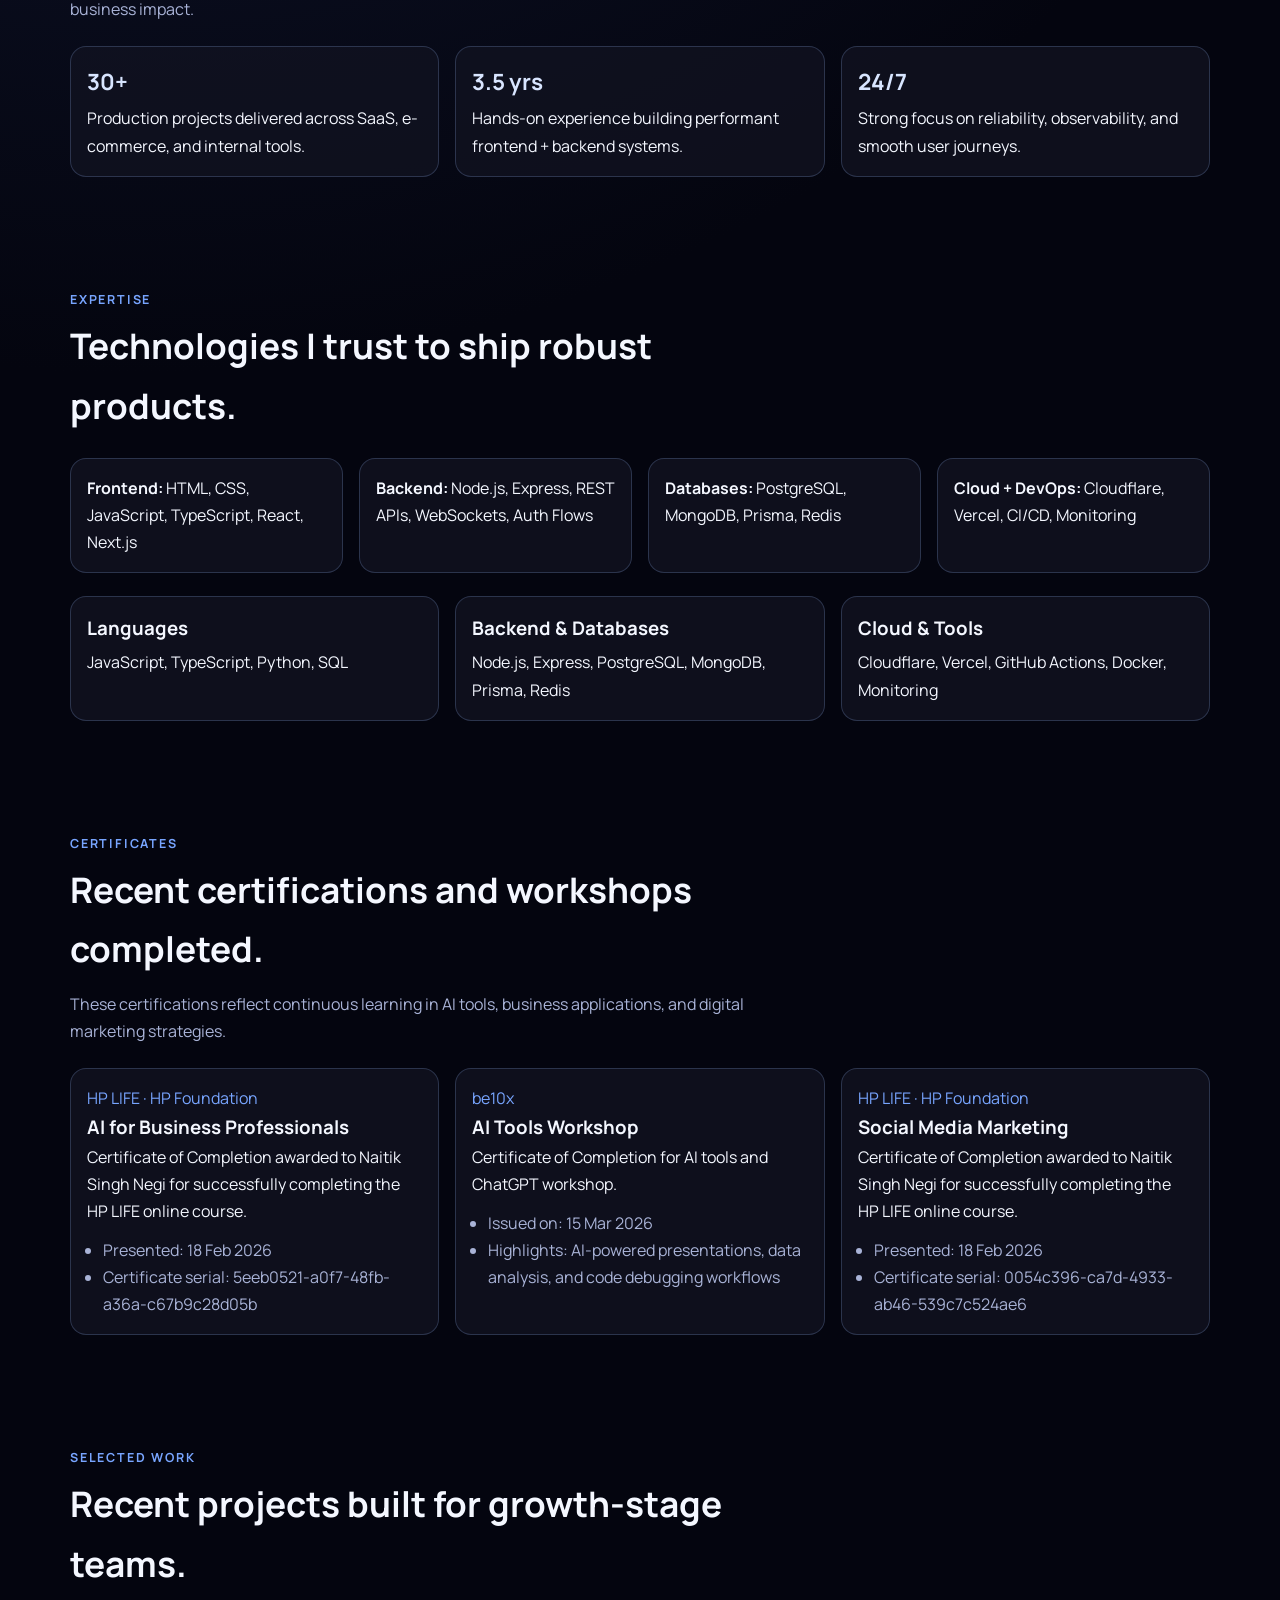
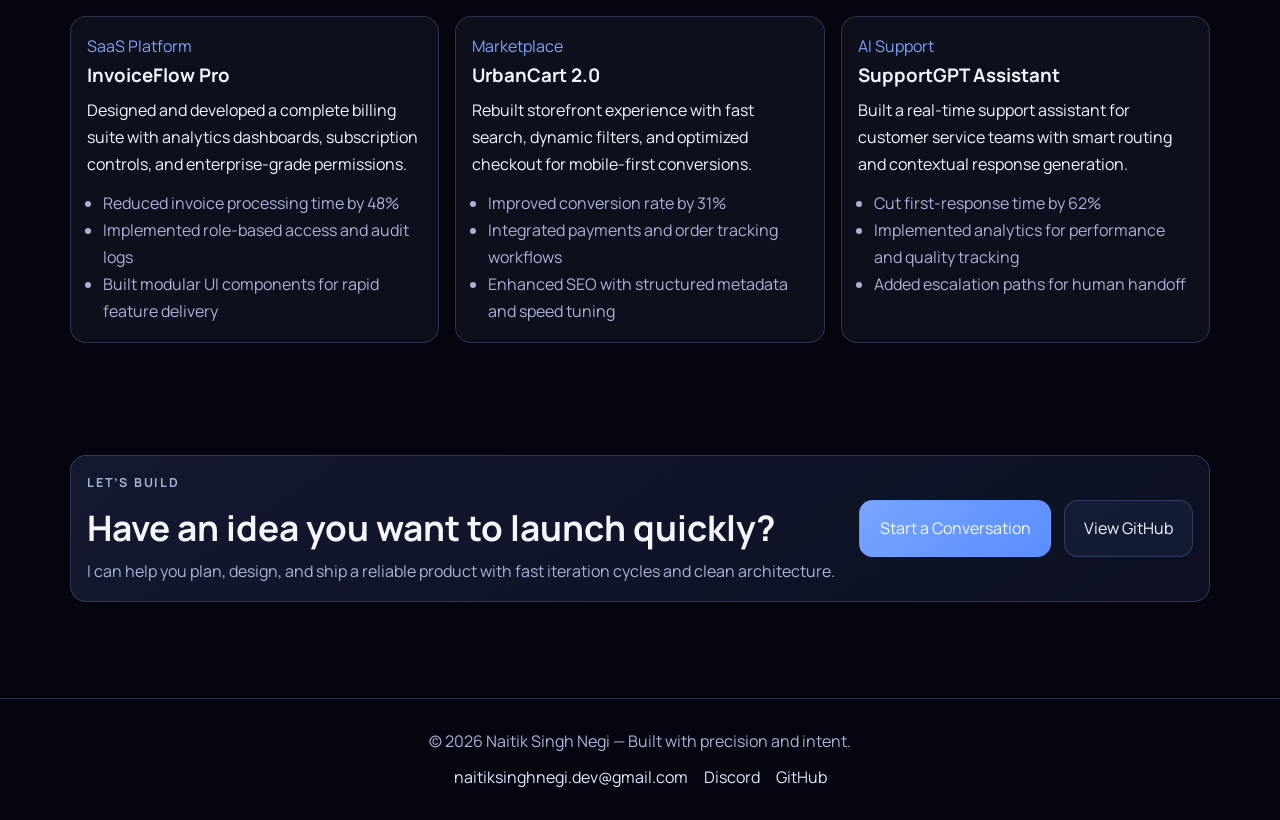
==== commit 87c84206: "Keep portfolio in dark mode and tighten hero spacing" ====
--- a/index.html
+++ b/index.html
@@ -18,10 +18,6 @@
   <header class="site-header">
     <nav class="nav wrapper" aria-label="Main navigation">
       <a href="#home" class="brand">Naitik<span>.</span></a>
-      <button class="theme-toggle" type="button" aria-label="Switch color theme" aria-pressed="false">
-        <span class="theme-toggle-icon" aria-hidden="true">🌙</span>
-        <span class="theme-toggle-text">Dark</span>
-      </button>
       <button class="menu-toggle" aria-expanded="false" aria-controls="main-menu" aria-label="Toggle menu">
         <span></span><span></span><span></span>
       </button>
--- a/style.css
+++ b/style.css
@@ -11,17 +11,6 @@
   --radius: 1rem;
 }
 
-:root[data-theme="light"] {
-  --bg: #f2f6ff;
-  --surface: rgba(255, 255, 255, 0.86);
-  --surface-soft: rgba(243, 248, 255, 0.95);
-  --text: #081127;
-  --muted: #4f5f83;
-  --primary: #2f67f6;
-  --primary-strong: #214ec7;
-  --border: rgba(75, 111, 201, 0.28);
-}
-
 * {
   margin: 0;
   padding: 0;
@@ -42,10 +31,6 @@
   min-height: 100vh;
   overflow-x: hidden;
   transition: background 0.45s ease, color 0.3s ease;
-}
-
-:root[data-theme="light"] body {
-  background: radial-gradient(circle at 10% 15%, #dfe9ff, #f2f6ff 38%);
 }
 
 .scroll-progress {
@@ -123,33 +108,6 @@
 }
 
 
-.theme-toggle {
-  border: 1px solid var(--border);
-  border-radius: 999px;
-  background: var(--surface);
-  color: var(--text);
-  display: inline-flex;
-  align-items: center;
-  gap: 0.4rem;
-  padding: 0.4rem 0.72rem;
-  font: inherit;
-  font-size: 0.82rem;
-  font-weight: 700;
-  cursor: pointer;
-  transition: transform 0.2s ease, background 0.2s ease;
-}
-
-.theme-toggle:hover {
-  transform: translateY(-1px);
-}
-
-.theme-toggle-icon {
-  font-size: 0.9rem;
-}
-
-.theme-toggle-text {
-  line-height: 1;
-}
 
 .menu {
   list-style: none;
@@ -187,7 +145,7 @@
 }
 
 .hero {
-  padding: 6.4rem 0 4.3rem;
+  padding: 2.2rem 0 4.3rem;
 }
 
 .eyebrow,
@@ -602,10 +560,6 @@
     display: block;
   }
 
-  .theme-toggle {
-    margin-left: auto;
-  }
-
   .menu {
     position: absolute;
     top: 4.8rem;
@@ -625,7 +579,7 @@
   }
 
   .hero {
-    padding-top: 5.2rem;
+    padding-top: 1.2rem;
   }
 
   .hero-grid {
@@ -648,29 +602,3 @@
 }
 
 
-:root[data-theme="light"] .terminal-card {
-  background: linear-gradient(145deg, rgba(8, 38, 84, 0.9), rgba(2, 18, 54, 0.96));
-  box-shadow: 0 0 0 1px rgba(42, 126, 255, 0.13), 0 20px 60px rgba(28, 55, 118, 0.25);
-}
-
-:root[data-theme="light"] .terminal-card .wrap {
-  border-color: rgba(76, 146, 255, 0.42);
-}
-
-:root[data-theme="light"] .terminal-card .head {
-  background: rgba(5, 36, 89, 0.92);
-  border-bottom-color: rgba(76, 146, 255, 0.4);
-}
-
-:root[data-theme="light"] .terminal-path {
-  color: #8fd4ff;
-}
-
-:root[data-theme="light"] .hero h1 span {
-  color: #315ee3;
-}
-
-:root[data-theme="light"] .hero-tags span {
-  background: rgba(47, 103, 246, 0.11);
-  color: #204dbf;
-}
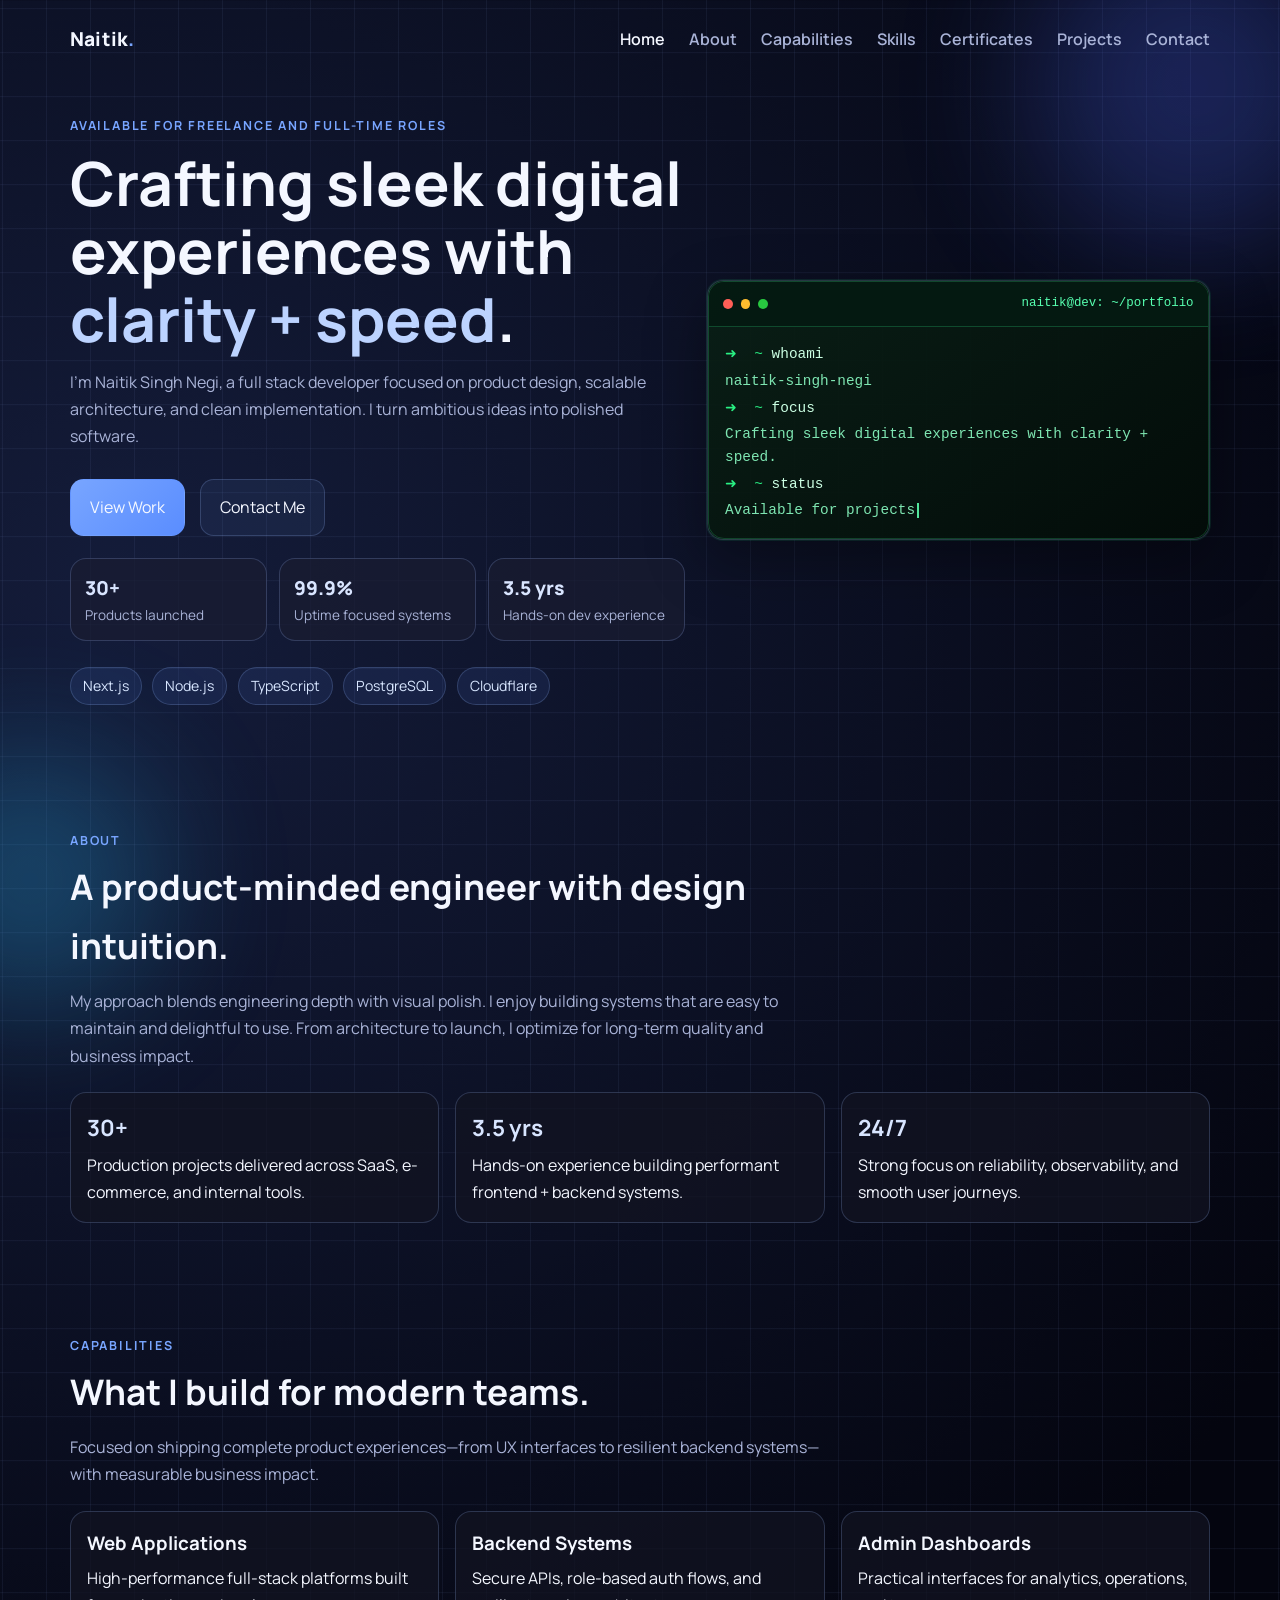
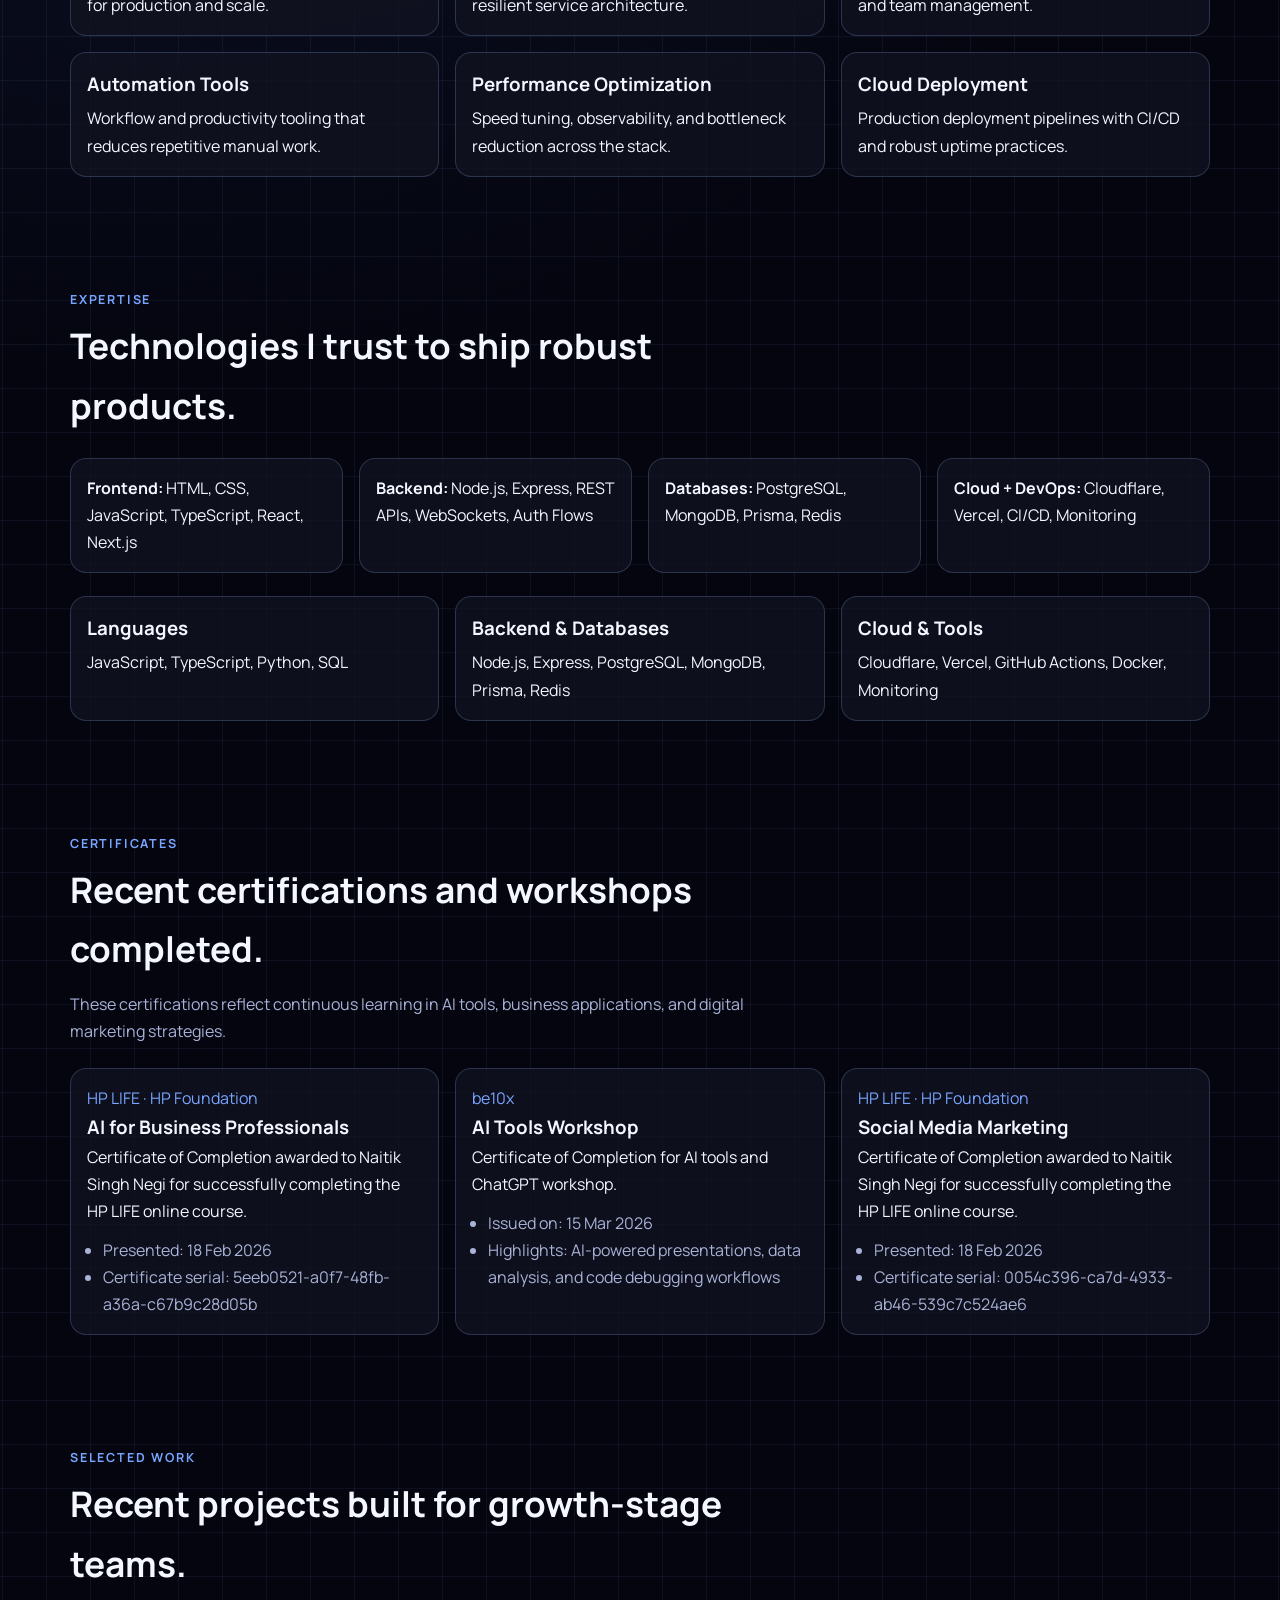
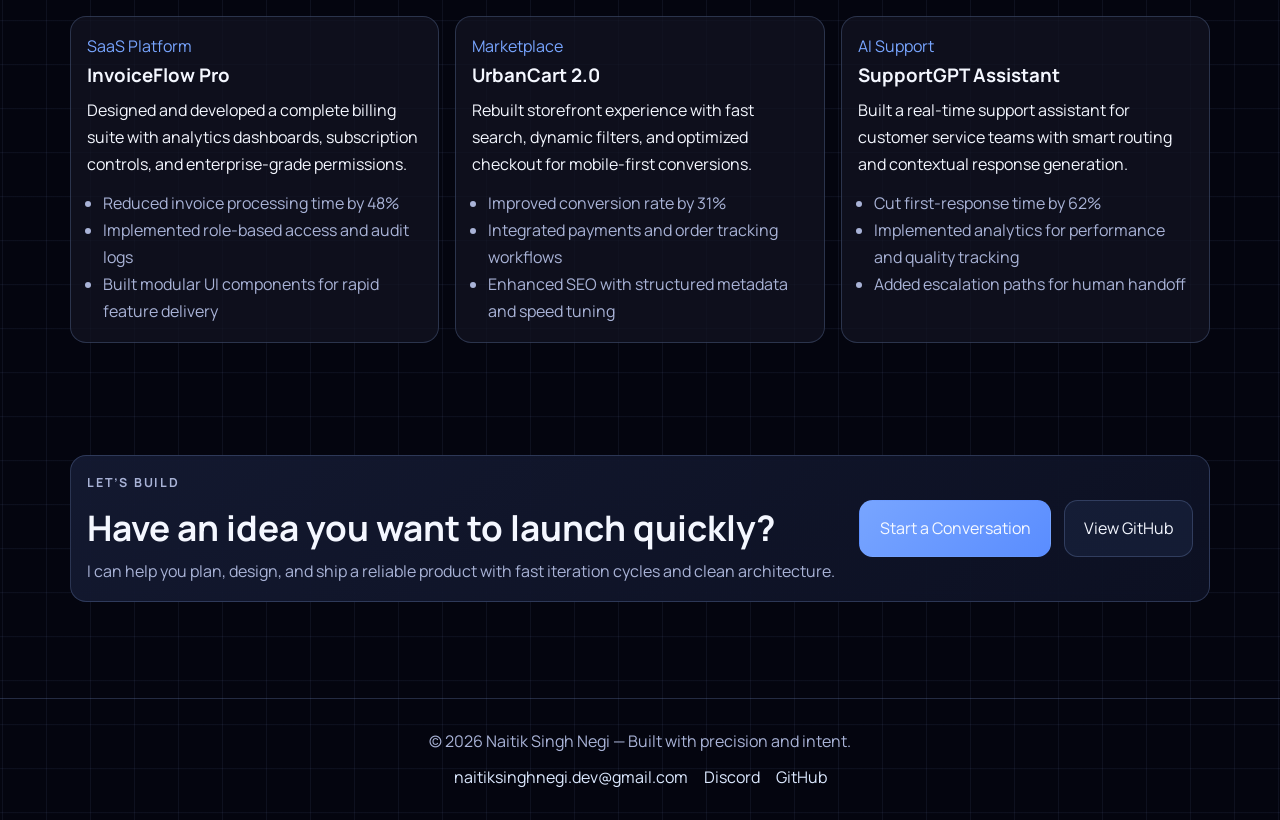
==== commit e86d2443: "Add grid background and align section order" ====
--- a/index.html
+++ b/index.html
@@ -22,6 +22,7 @@
         <span></span><span></span><span></span>
       </button>
       <ul id="main-menu" class="menu">
+        <li><a href="#home">Home</a></li>
         <li><a href="#about">About</a></li>
         <li><a href="#capabilities">Capabilities</a></li>
         <li><a href="#skills">Skills</a></li>
@@ -91,40 +92,6 @@
 
     </section>
 
-    <section id="capabilities" class="section wrapper reveal">
-      <div class="section-head">
-        <p class="kicker">Capabilities</p>
-        <h2>What I build for modern teams.</h2>
-      </div>
-      <p class="section-copy">Focused on shipping complete product experiences—from UX interfaces to resilient backend systems—with measurable business impact.</p>
-      <div class="capability-grid">
-        <article class="capability-card">
-          <h3>Web Applications</h3>
-          <p>High-performance full-stack platforms built for production and scale.</p>
-        </article>
-        <article class="capability-card">
-          <h3>Backend Systems</h3>
-          <p>Secure APIs, role-based auth flows, and resilient service architecture.</p>
-        </article>
-        <article class="capability-card">
-          <h3>Admin Dashboards</h3>
-          <p>Practical interfaces for analytics, operations, and team management.</p>
-        </article>
-        <article class="capability-card">
-          <h3>Automation Tools</h3>
-          <p>Workflow and productivity tooling that reduces repetitive manual work.</p>
-        </article>
-        <article class="capability-card">
-          <h3>Performance Optimization</h3>
-          <p>Speed tuning, observability, and bottleneck reduction across the stack.</p>
-        </article>
-        <article class="capability-card">
-          <h3>Cloud Deployment</h3>
-          <p>Production deployment pipelines with CI/CD and robust uptime practices.</p>
-        </article>
-      </div>
-    </section>
-
     <section id="about" class="section wrapper reveal">
       <div class="section-head">
         <p class="kicker">About</p>
@@ -143,6 +110,40 @@
         <article class="stat-card">
           <h3>24/7</h3>
           <p>Strong focus on reliability, observability, and smooth user journeys.</p>
+        </article>
+      </div>
+    </section>
+
+    <section id="capabilities" class="section wrapper reveal">
+      <div class="section-head">
+        <p class="kicker">Capabilities</p>
+        <h2>What I build for modern teams.</h2>
+      </div>
+      <p class="section-copy">Focused on shipping complete product experiences—from UX interfaces to resilient backend systems—with measurable business impact.</p>
+      <div class="capability-grid">
+        <article class="capability-card">
+          <h3>Web Applications</h3>
+          <p>High-performance full-stack platforms built for production and scale.</p>
+        </article>
+        <article class="capability-card">
+          <h3>Backend Systems</h3>
+          <p>Secure APIs, role-based auth flows, and resilient service architecture.</p>
+        </article>
+        <article class="capability-card">
+          <h3>Admin Dashboards</h3>
+          <p>Practical interfaces for analytics, operations, and team management.</p>
+        </article>
+        <article class="capability-card">
+          <h3>Automation Tools</h3>
+          <p>Workflow and productivity tooling that reduces repetitive manual work.</p>
+        </article>
+        <article class="capability-card">
+          <h3>Performance Optimization</h3>
+          <p>Speed tuning, observability, and bottleneck reduction across the stack.</p>
+        </article>
+        <article class="capability-card">
+          <h3>Cloud Deployment</h3>
+          <p>Production deployment pipelines with CI/CD and robust uptime practices.</p>
         </article>
       </div>
     </section>
--- a/style.css
+++ b/style.css
@@ -25,7 +25,12 @@
 
 body {
   font-family: "Manrope", system-ui, -apple-system, sans-serif;
-  background: radial-gradient(circle at 10% 15%, #141c3a, var(--bg) 38%);
+  background:
+    linear-gradient(rgba(132, 156, 221, 0.08) 1px, transparent 1px),
+    linear-gradient(90deg, rgba(132, 156, 221, 0.08) 1px, transparent 1px),
+    radial-gradient(circle at 10% 15%, #141c3a, var(--bg) 38%);
+  background-size: 44px 44px, 44px 44px, auto;
+  background-position: center center, center center, center;
   color: var(--text);
   line-height: 1.7;
   min-height: 100vh;
@@ -79,9 +84,18 @@
   position: sticky;
   top: 0;
   z-index: 100;
-  backdrop-filter: blur(10px);
-  background: rgba(4, 5, 15, 0.7);
-  border-bottom: 1px solid var(--border);
+  backdrop-filter: blur(0);
+  background: transparent;
+  border-bottom: 1px solid transparent;
+  transition: background 0.3s ease, border-color 0.3s ease, backdrop-filter 0.3s ease, box-shadow 0.3s ease;
+}
+
+.site-header.nav-scrolled,
+.site-header.menu-open {
+  backdrop-filter: blur(18px);
+  background: rgba(10, 14, 30, 0.78);
+  border-bottom-color: rgba(140, 166, 230, 0.2);
+  box-shadow: 0 14px 32px rgba(0, 0, 0, 0.16);
 }
 
 .nav {
@@ -565,13 +579,15 @@
     top: 4.8rem;
     right: 4%;
     width: min(280px, 92vw);
-    background: rgba(8, 11, 27, 0.97);
+    background: rgba(8, 11, 27, 0.82);
+    backdrop-filter: blur(18px);
     border: 1px solid var(--border);
     border-radius: 1rem;
     padding: 1rem;
     flex-direction: column;
     gap: 0.9rem;
     display: none;
+    box-shadow: 0 18px 40px rgba(0, 0, 0, 0.24);
   }
 
   .menu.open {
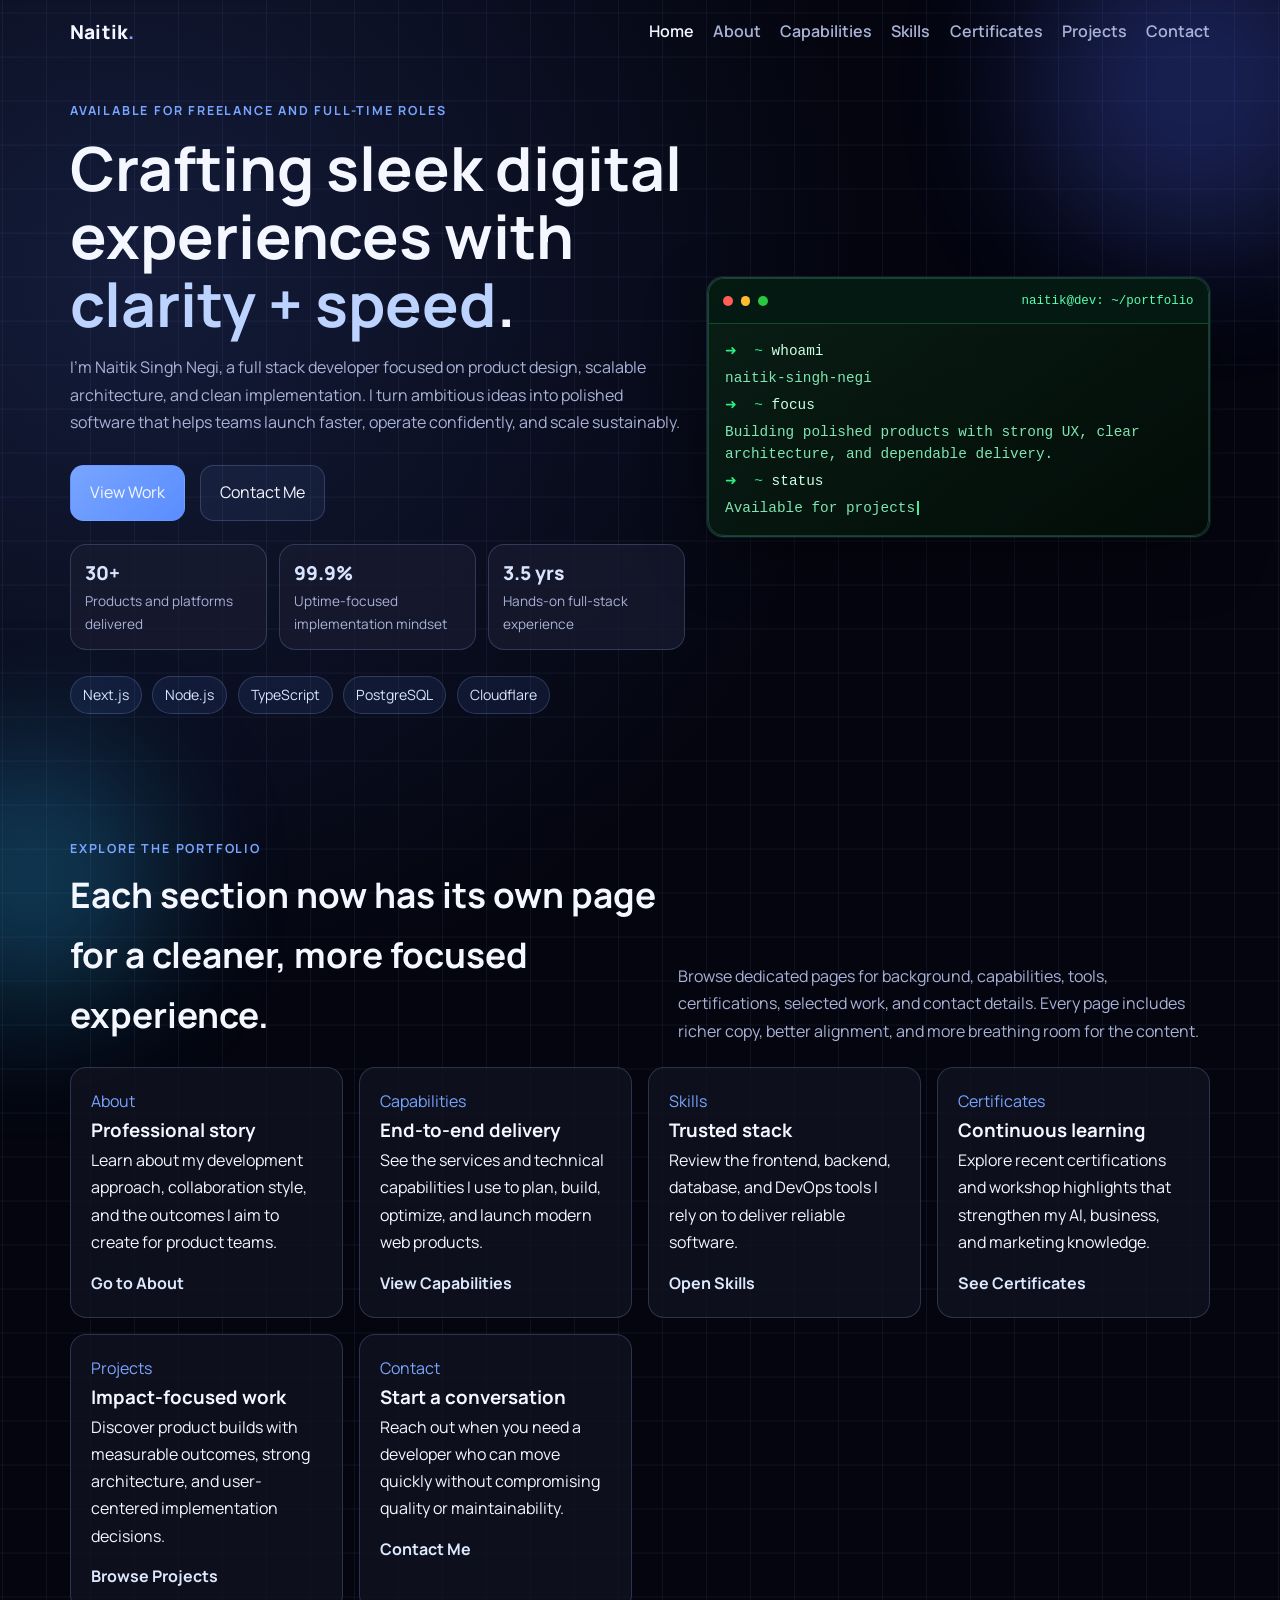
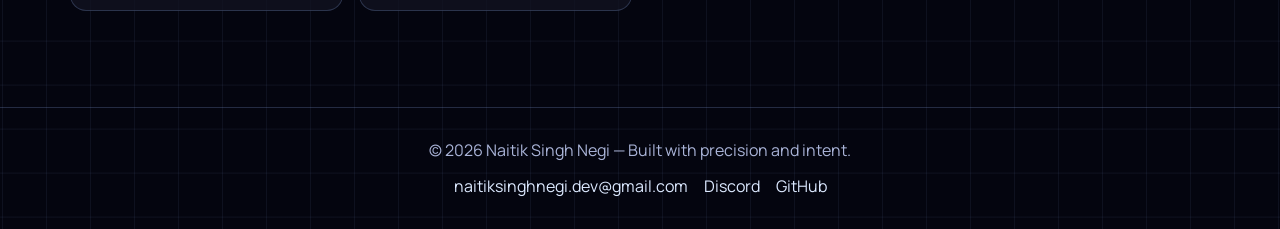
==== commit 80f411d5: "Split portfolio sections into dedicated pages" ====
--- a/index.html
+++ b/index.html
@@ -17,18 +17,18 @@
 
   <header class="site-header">
     <nav class="nav wrapper" aria-label="Main navigation">
-      <a href="#home" class="brand">Naitik<span>.</span></a>
+      <a href="index.html" class="brand">Naitik<span>.</span></a>
       <button class="menu-toggle" aria-expanded="false" aria-controls="main-menu" aria-label="Toggle menu">
         <span></span><span></span><span></span>
       </button>
       <ul id="main-menu" class="menu">
-        <li><a href="#home">Home</a></li>
-        <li><a href="#about">About</a></li>
-        <li><a href="#capabilities">Capabilities</a></li>
-        <li><a href="#skills">Skills</a></li>
-        <li><a href="#certificates">Certificates</a></li>
-        <li><a href="#projects">Projects</a></li>
-        <li><a href="#contact">Contact</a></li>
+        <li><a href="index.html">Home</a></li>
+        <li><a href="about.html">About</a></li>
+        <li><a href="capabilities.html">Capabilities</a></li>
+        <li><a href="skills.html">Skills</a></li>
+        <li><a href="certificates.html">Certificates</a></li>
+        <li><a href="projects.html">Projects</a></li>
+        <li><a href="contact.html">Contact</a></li>
       </ul>
     </nav>
   </header>
@@ -39,23 +39,23 @@
         <div class="hero-content">
           <p class="eyebrow">Available for freelance and full-time roles</p>
           <h1>Crafting sleek digital experiences with <span>clarity + speed</span>.</h1>
-          <p class="hero-copy">I’m Naitik Singh Negi, a full stack developer focused on product design, scalable architecture, and clean implementation. I turn ambitious ideas into polished software.</p>
+          <p class="hero-copy">I’m Naitik Singh Negi, a full stack developer focused on product design, scalable architecture, and clean implementation. I turn ambitious ideas into polished software that helps teams launch faster, operate confidently, and scale sustainably.</p>
           <div class="hero-actions">
-            <a class="button primary" href="#projects">View Work</a>
-            <a class="button ghost" href="mailto:naitiksinghnegi.dev@gmail.com">Contact Me</a>
+            <a class="button primary" href="projects.html">View Work</a>
+            <a class="button ghost" href="contact.html">Contact Me</a>
           </div>
           <div class="hero-highlights" aria-label="Quick highlights">
             <article>
               <p class="highlight-value">30+</p>
-              <p class="highlight-label">Products launched</p>
+              <p class="highlight-label">Products and platforms delivered</p>
             </article>
             <article>
               <p class="highlight-value">99.9%</p>
-              <p class="highlight-label">Uptime focused systems</p>
+              <p class="highlight-label">Uptime-focused implementation mindset</p>
             </article>
             <article>
               <p class="highlight-value">3.5 yrs</p>
-              <p class="highlight-label">Hands-on dev experience</p>
+              <p class="highlight-label">Hands-on full-stack experience</p>
             </article>
           </div>
           <div class="hero-tags" aria-label="Technology highlights">
@@ -81,7 +81,7 @@
               <pre class="pre output"><code>naitik-singh-negi</code></pre>
 
               <pre class="pre"><code class="prompt">➜  ~ </code><code>focus</code></pre>
-              <pre class="pre output"><code>Crafting sleek digital experiences with clarity + speed.</code></pre>
+              <pre class="pre output"><code>Building polished products with strong UX, clear architecture, and dependable delivery.</code></pre>
 
               <pre class="pre"><code class="prompt">➜  ~ </code><code>status</code></pre>
               <pre class="pre output"><code class="cmd" data-cmd="Available for projects"></code></pre>
@@ -89,181 +89,53 @@
           </div>
         </div>
       </div>
-
     </section>
 
-    <section id="about" class="section wrapper reveal">
-      <div class="section-head">
-        <p class="kicker">About</p>
-        <h2>A product-minded engineer with design intuition.</h2>
+    <section class="section wrapper reveal">
+      <div class="section-head page-intro compact-intro">
+        <div>
+          <p class="kicker">Explore the portfolio</p>
+          <h2>Each section now has its own page for a cleaner, more focused experience.</h2>
+        </div>
+        <p class="section-copy">Browse dedicated pages for background, capabilities, tools, certifications, selected work, and contact details. Every page includes richer copy, better alignment, and more breathing room for the content.</p>
       </div>
-      <p class="section-copy">My approach blends engineering depth with visual polish. I enjoy building systems that are easy to maintain and delightful to use. From architecture to launch, I optimize for long-term quality and business impact.</p>
-      <div class="stats-grid">
-        <article class="stat-card">
-          <h3>30+</h3>
-          <p>Production projects delivered across SaaS, e-commerce, and internal tools.</p>
+      <div class="feature-grid">
+        <article class="feature-card">
+          <p class="project-label">About</p>
+          <h3>Professional story</h3>
+          <p>Learn about my development approach, collaboration style, and the outcomes I aim to create for product teams.</p>
+          <a class="text-link" href="about.html">Go to About</a>
         </article>
-        <article class="stat-card">
-          <h3>3.5 yrs</h3>
-          <p>Hands-on experience building performant frontend + backend systems.</p>
+        <article class="feature-card">
+          <p class="project-label">Capabilities</p>
+          <h3>End-to-end delivery</h3>
+          <p>See the services and technical capabilities I use to plan, build, optimize, and launch modern web products.</p>
+          <a class="text-link" href="capabilities.html">View Capabilities</a>
         </article>
-        <article class="stat-card">
-          <h3>24/7</h3>
-          <p>Strong focus on reliability, observability, and smooth user journeys.</p>
+        <article class="feature-card">
+          <p class="project-label">Skills</p>
+          <h3>Trusted stack</h3>
+          <p>Review the frontend, backend, database, and DevOps tools I rely on to deliver reliable software.</p>
+          <a class="text-link" href="skills.html">Open Skills</a>
         </article>
-      </div>
-    </section>
-
-    <section id="capabilities" class="section wrapper reveal">
-      <div class="section-head">
-        <p class="kicker">Capabilities</p>
-        <h2>What I build for modern teams.</h2>
-      </div>
-      <p class="section-copy">Focused on shipping complete product experiences—from UX interfaces to resilient backend systems—with measurable business impact.</p>
-      <div class="capability-grid">
-        <article class="capability-card">
-          <h3>Web Applications</h3>
-          <p>High-performance full-stack platforms built for production and scale.</p>
+        <article class="feature-card">
+          <p class="project-label">Certificates</p>
+          <h3>Continuous learning</h3>
+          <p>Explore recent certifications and workshop highlights that strengthen my AI, business, and marketing knowledge.</p>
+          <a class="text-link" href="certificates.html">See Certificates</a>
         </article>
-        <article class="capability-card">
-          <h3>Backend Systems</h3>
-          <p>Secure APIs, role-based auth flows, and resilient service architecture.</p>
+        <article class="feature-card">
+          <p class="project-label">Projects</p>
+          <h3>Impact-focused work</h3>
+          <p>Discover product builds with measurable outcomes, strong architecture, and user-centered implementation decisions.</p>
+          <a class="text-link" href="projects.html">Browse Projects</a>
         </article>
-        <article class="capability-card">
-          <h3>Admin Dashboards</h3>
-          <p>Practical interfaces for analytics, operations, and team management.</p>
+        <article class="feature-card">
+          <p class="project-label">Contact</p>
+          <h3>Start a conversation</h3>
+          <p>Reach out when you need a developer who can move quickly without compromising quality or maintainability.</p>
+          <a class="text-link" href="contact.html">Contact Me</a>
         </article>
-        <article class="capability-card">
-          <h3>Automation Tools</h3>
-          <p>Workflow and productivity tooling that reduces repetitive manual work.</p>
-        </article>
-        <article class="capability-card">
-          <h3>Performance Optimization</h3>
-          <p>Speed tuning, observability, and bottleneck reduction across the stack.</p>
-        </article>
-        <article class="capability-card">
-          <h3>Cloud Deployment</h3>
-          <p>Production deployment pipelines with CI/CD and robust uptime practices.</p>
-        </article>
-      </div>
-    </section>
-
-    <section id="skills" class="section wrapper reveal">
-      <div class="section-head">
-        <p class="kicker">Expertise</p>
-        <h2>Technologies I trust to ship robust products.</h2>
-      </div>
-      <div class="skills-grid">
-        <div class="skill-item"><strong>Frontend:</strong> HTML, CSS, JavaScript, TypeScript, React, Next.js</div>
-        <div class="skill-item"><strong>Backend:</strong> Node.js, Express, REST APIs, WebSockets, Auth Flows</div>
-        <div class="skill-item"><strong>Databases:</strong> PostgreSQL, MongoDB, Prisma, Redis</div>
-        <div class="skill-item"><strong>Cloud + DevOps:</strong> Cloudflare, Vercel, CI/CD, Monitoring</div>
-      </div>
-      <div class="stack-groups" aria-label="Tech stack groups">
-        <article class="stack-card">
-          <h3>Languages</h3>
-          <p>JavaScript, TypeScript, Python, SQL</p>
-        </article>
-        <article class="stack-card">
-          <h3>Backend & Databases</h3>
-          <p>Node.js, Express, PostgreSQL, MongoDB, Prisma, Redis</p>
-        </article>
-        <article class="stack-card">
-          <h3>Cloud & Tools</h3>
-          <p>Cloudflare, Vercel, GitHub Actions, Docker, Monitoring</p>
-        </article>
-      </div>
-    </section>
-
-    <section id="certificates" class="section wrapper reveal">
-      <div class="section-head">
-        <p class="kicker">Certificates</p>
-        <h2>Recent certifications and workshops completed.</h2>
-      </div>
-      <p class="section-copy">These certifications reflect continuous learning in AI tools, business applications, and digital marketing strategies.</p>
-      <div class="certificate-grid">
-        <article class="certificate-card">
-          <p class="project-label">HP LIFE · HP Foundation</p>
-          <h3>AI for Business Professionals</h3>
-          <p>Certificate of Completion awarded to Naitik Singh Negi for successfully completing the HP LIFE online course.</p>
-          <ul>
-            <li>Presented: 18 Feb 2026</li>
-            <li>Certificate serial: 5eeb0521-a0f7-48fb-a36a-c67b9c28d05b</li>
-          </ul>
-        </article>
-
-        <article class="certificate-card">
-          <p class="project-label">be10x</p>
-          <h3>AI Tools Workshop</h3>
-          <p>Certificate of Completion for AI tools and ChatGPT workshop.</p>
-          <ul>
-            <li>Issued on: 15 Mar 2026</li>
-            <li>Highlights: AI-powered presentations, data analysis, and code debugging workflows</li>
-          </ul>
-        </article>
-
-        <article class="certificate-card">
-          <p class="project-label">HP LIFE · HP Foundation</p>
-          <h3>Social Media Marketing</h3>
-          <p>Certificate of Completion awarded to Naitik Singh Negi for successfully completing the HP LIFE online course.</p>
-          <ul>
-            <li>Presented: 18 Feb 2026</li>
-            <li>Certificate serial: 0054c396-ca7d-4933-ab46-539c7c524ae6</li>
-          </ul>
-        </article>
-      </div>
-    </section>
-
-    <section id="projects" class="section wrapper reveal">
-      <div class="section-head">
-        <p class="kicker">Selected Work</p>
-        <h2>Recent projects built for growth-stage teams.</h2>
-      </div>
-      <div class="project-grid">
-        <article class="project-card">
-          <p class="project-label">SaaS Platform</p>
-          <h3>InvoiceFlow Pro</h3>
-          <p>Designed and developed a complete billing suite with analytics dashboards, subscription controls, and enterprise-grade permissions.</p>
-          <ul>
-            <li>Reduced invoice processing time by 48%</li>
-            <li>Implemented role-based access and audit logs</li>
-            <li>Built modular UI components for rapid feature delivery</li>
-          </ul>
-        </article>
-        <article class="project-card">
-          <p class="project-label">Marketplace</p>
-          <h3>UrbanCart 2.0</h3>
-          <p>Rebuilt storefront experience with fast search, dynamic filters, and optimized checkout for mobile-first conversions.</p>
-          <ul>
-            <li>Improved conversion rate by 31%</li>
-            <li>Integrated payments and order tracking workflows</li>
-            <li>Enhanced SEO with structured metadata and speed tuning</li>
-          </ul>
-        </article>
-        <article class="project-card">
-          <p class="project-label">AI Support</p>
-          <h3>SupportGPT Assistant</h3>
-          <p>Built a real-time support assistant for customer service teams with smart routing and contextual response generation.</p>
-          <ul>
-            <li>Cut first-response time by 62%</li>
-            <li>Implemented analytics for performance and quality tracking</li>
-            <li>Added escalation paths for human handoff</li>
-          </ul>
-        </article>
-      </div>
-    </section>
-
-    <section id="contact" class="section wrapper reveal">
-      <div class="contact-card">
-        <div>
-          <p class="kicker">Let’s Build</p>
-          <h2>Have an idea you want to launch quickly?</h2>
-          <p>I can help you plan, design, and ship a reliable product with fast iteration cycles and clean architecture.</p>
-        </div>
-        <div class="contact-actions">
-          <a class="button primary" href="https://mail.google.com/mail/?view=cm&fs=1&to=naitiksinghnegi.dev@gmail.com&su=Project%20Inquiry" target="_blank" rel="noopener noreferrer">Start a Conversation</a>
-          <a class="button ghost" href="https://github.com/naitiksinghnegi" target="_blank" rel="noopener noreferrer">View GitHub</a>
-        </div>
       </div>
     </section>
   </main>
--- a/style.css
+++ b/style.css
@@ -19,7 +19,7 @@
 
 html {
   scroll-behavior: smooth;
-  scroll-padding-top: 5rem;
+  scroll-padding-top: 4.25rem;
 }
 
 
@@ -99,7 +99,7 @@
 }
 
 .nav {
-  min-height: 4.9rem;
+  min-height: 4rem;
   display: flex;
   align-items: center;
   justify-content: space-between;
@@ -126,7 +126,7 @@
 .menu {
   list-style: none;
   display: flex;
-  gap: 1.5rem;
+  gap: 1.2rem;
 }
 
 .menu a {
@@ -366,7 +366,7 @@
 }
 
 main > section {
-  scroll-margin-top: 5rem;
+  scroll-margin-top: 4.25rem;
 }
 
 .section-head {
@@ -576,7 +576,7 @@
 
   .menu {
     position: absolute;
-    top: 4.8rem;
+    top: 3.95rem;
     right: 4%;
     width: min(280px, 92vw);
     background: rgba(8, 11, 27, 0.82);
@@ -618,3 +618,90 @@
 }
 
 
+
+.page-hero {
+  padding: 3.5rem 0 1rem;
+}
+
+.page-hero h1 {
+  font-size: clamp(2rem, 4.6vw, 3.3rem);
+  line-height: 1.15;
+  max-width: 860px;
+  margin: 0.8rem 0 1rem;
+}
+
+.page-intro {
+  display: grid;
+  grid-template-columns: 1.05fr 0.95fr;
+  gap: 1.25rem;
+  align-items: end;
+}
+
+.compact-intro {
+  margin-bottom: 1.4rem;
+}
+
+.feature-grid {
+  display: grid;
+  grid-template-columns: repeat(auto-fit, minmax(250px, 1fr));
+  gap: 1rem;
+}
+
+.feature-card,
+.panel-card {
+  border: 1px solid var(--border);
+  border-radius: var(--radius);
+  background: var(--surface);
+  padding: 1.25rem;
+  transition: transform 0.28s ease, box-shadow 0.28s ease;
+}
+
+.feature-card:hover,
+.panel-card:hover {
+  transform: translateY(-4px);
+  box-shadow: 0 14px 34px rgba(0, 0, 0, 0.24);
+}
+
+.text-link {
+  display: inline-flex;
+  margin-top: 0.85rem;
+  color: #dce9ff;
+  font-weight: 700;
+  text-decoration: none;
+}
+
+.two-column-layout {
+  display: grid;
+  grid-template-columns: repeat(2, minmax(0, 1fr));
+  gap: 1rem;
+  align-items: stretch;
+}
+
+.detail-list {
+  margin-top: 0.8rem;
+  padding-left: 1.1rem;
+  color: var(--muted);
+}
+
+.top-gap {
+  margin-top: 1rem;
+}
+
+.expanded-stats {
+  margin-top: 1rem;
+}
+
+.aligned-groups > * {
+  min-height: 100%;
+}
+
+.expanded-contact {
+  align-items: flex-start;
+}
+
+@media (max-width: 800px) {
+  .page-intro,
+  .two-column-layout {
+    grid-template-columns: 1fr;
+  }
+}
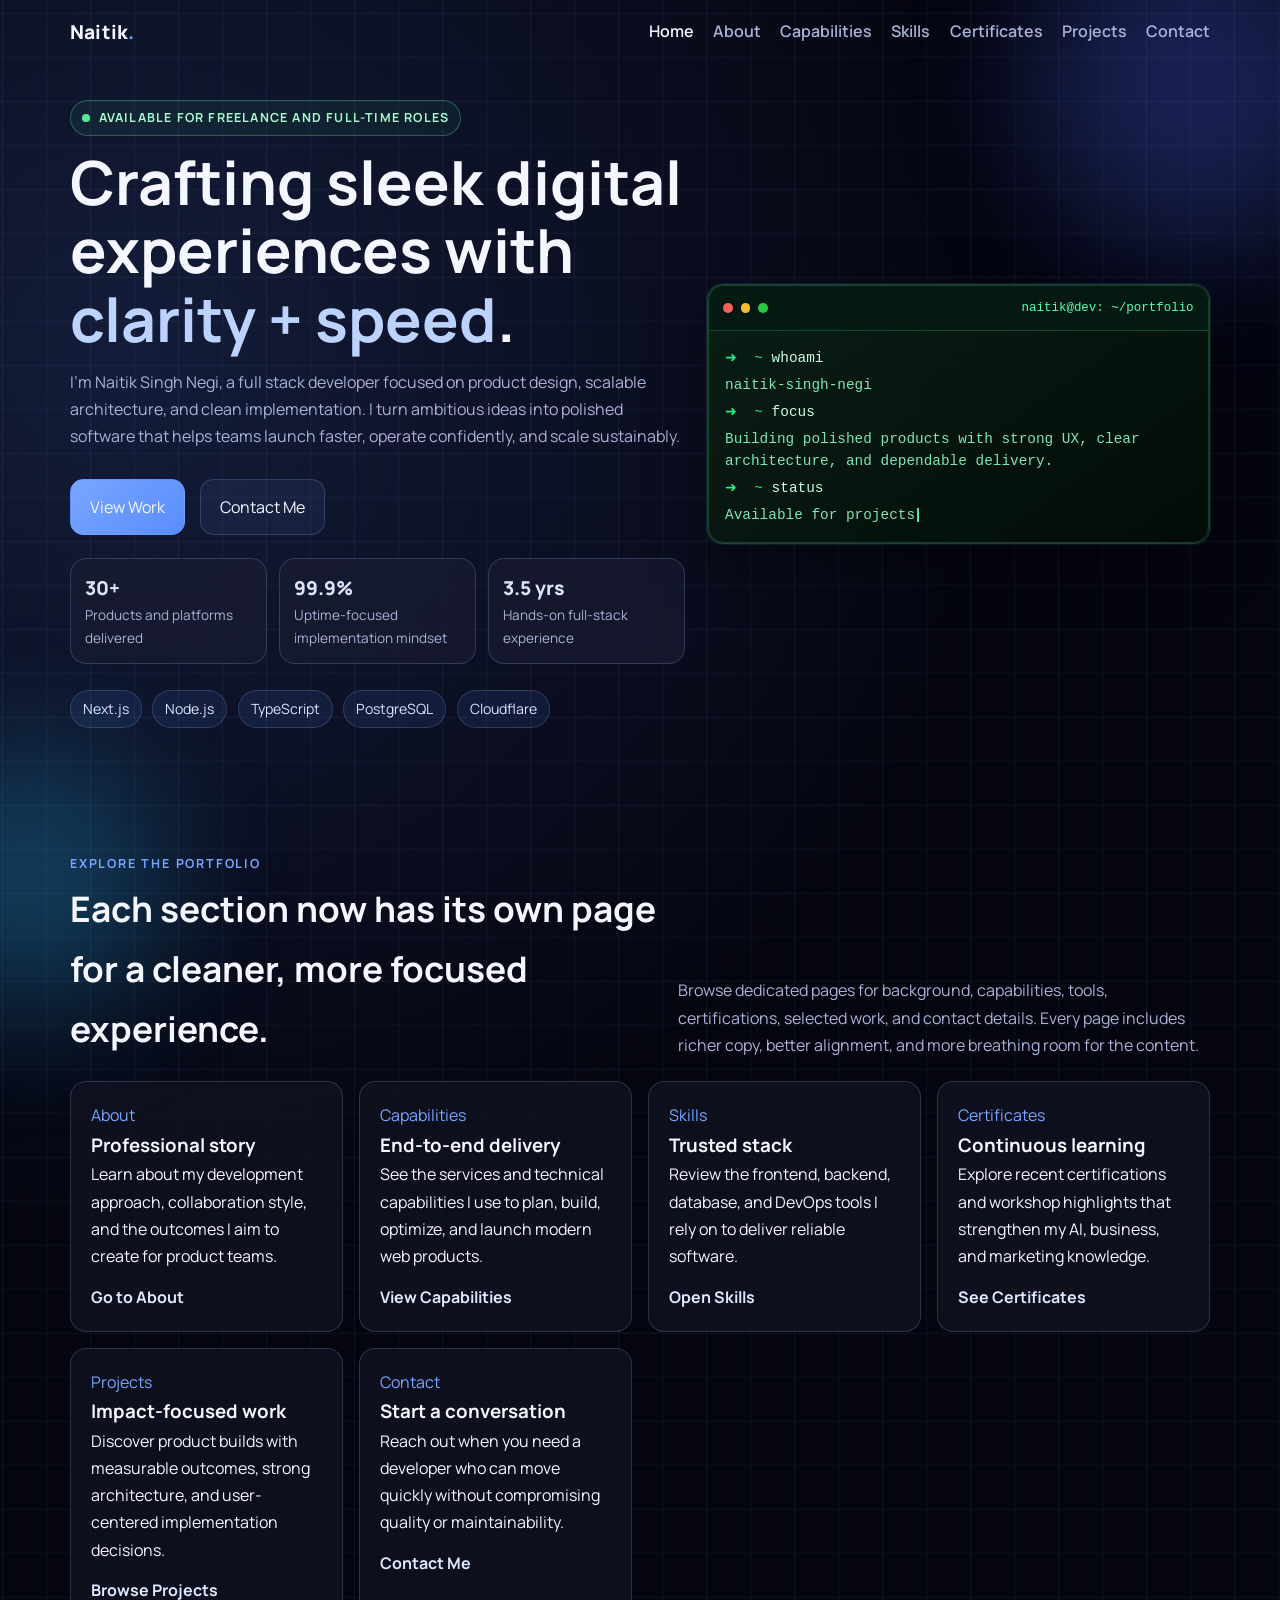
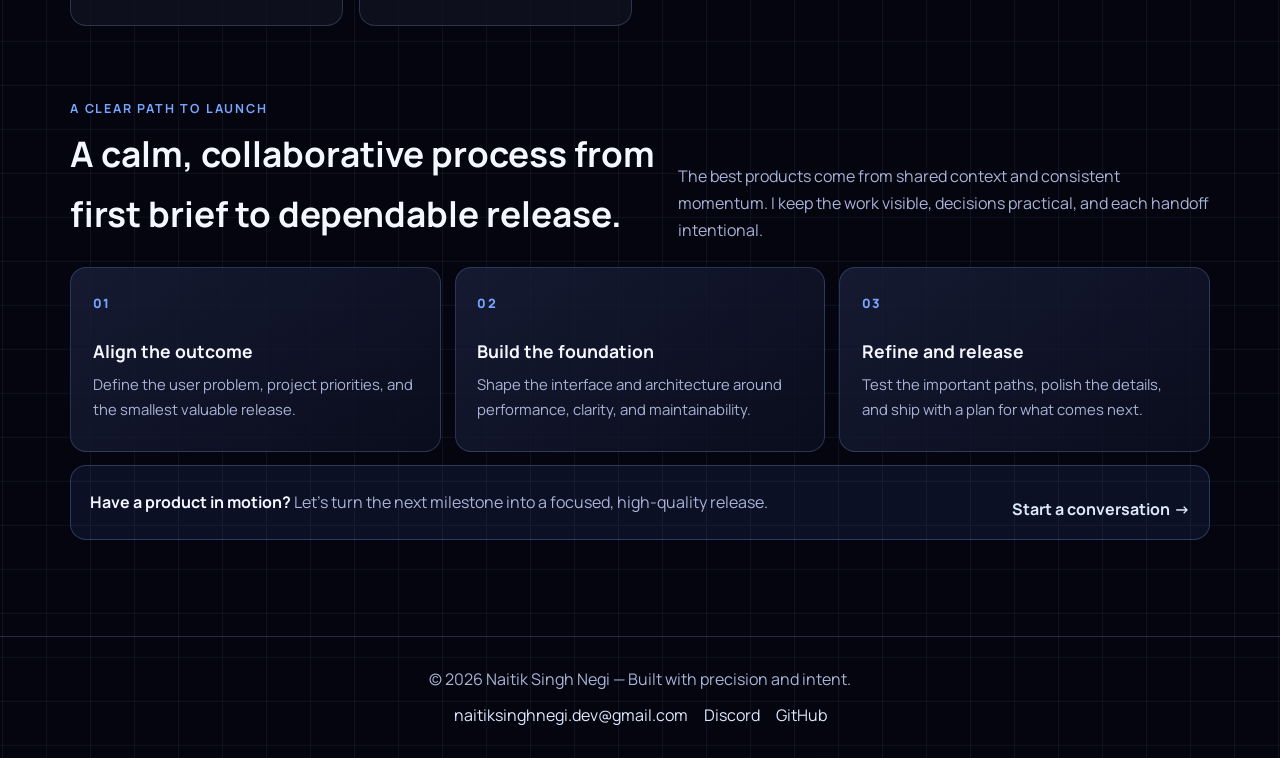
==== commit 53bd7e44: "Enhance portfolio landing experience" ====
--- a/index.html
+++ b/index.html
@@ -11,6 +11,7 @@
   <link rel="stylesheet" href="style.css">
 </head>
 <body>
+  <a class="skip-link" href="#main-content">Skip to main content</a>
   <div class="scroll-progress" aria-hidden="true"></div>
   <div class="bg-blur bg-blur-one" aria-hidden="true"></div>
   <div class="bg-blur bg-blur-two" aria-hidden="true"></div>
@@ -33,11 +34,11 @@
     </nav>
   </header>
 
-  <main>
+  <main id="main-content">
     <section id="home" class="hero wrapper reveal">
       <div class="hero-grid">
         <div class="hero-content">
-          <p class="eyebrow">Available for freelance and full-time roles</p>
+          <p class="eyebrow availability"><span aria-hidden="true"></span>Available for freelance and full-time roles</p>
           <h1>Crafting sleek digital experiences with <span>clarity + speed</span>.</h1>
           <p class="hero-copy">I’m Naitik Singh Negi, a full stack developer focused on product design, scalable architecture, and clean implementation. I turn ambitious ideas into polished software that helps teams launch faster, operate confidently, and scale sustainably.</p>
           <div class="hero-actions">
@@ -138,6 +139,34 @@
         </article>
       </div>
     </section>
+
+    <section class="section wrapper reveal process-section" aria-labelledby="process-title">
+      <div class="section-head page-intro compact-intro">
+        <div>
+          <p class="kicker">A clear path to launch</p>
+          <h2 id="process-title">A calm, collaborative process from first brief to dependable release.</h2>
+        </div>
+        <p class="section-copy">The best products come from shared context and consistent momentum. I keep the work visible, decisions practical, and each handoff intentional.</p>
+      </div>
+      <ol class="process-list">
+        <li class="process-step">
+          <span class="process-number">01</span>
+          <div><h3>Align the outcome</h3><p>Define the user problem, project priorities, and the smallest valuable release.</p></div>
+        </li>
+        <li class="process-step">
+          <span class="process-number">02</span>
+          <div><h3>Build the foundation</h3><p>Shape the interface and architecture around performance, clarity, and maintainability.</p></div>
+        </li>
+        <li class="process-step">
+          <span class="process-number">03</span>
+          <div><h3>Refine and release</h3><p>Test the important paths, polish the details, and ship with a plan for what comes next.</p></div>
+        </li>
+      </ol>
+      <div class="process-cta">
+        <p><strong>Have a product in motion?</strong> Let’s turn the next milestone into a focused, high-quality release.</p>
+        <a class="text-link text-link-arrow" href="contact.html">Start a conversation <span aria-hidden="true">→</span></a>
+      </div>
+    </section>
   </main>
 
   <footer class="site-footer">
--- a/style.css
+++ b/style.css
@@ -705,3 +705,167 @@
     grid-template-columns: 1fr;
   }
 }
+
+/* Accessibility and conversion-focused homepage enhancements */
+.skip-link {
+  position: fixed;
+  top: 0.75rem;
+  left: 50%;
+  z-index: 300;
+  padding: 0.6rem 0.85rem;
+  border-radius: 0.55rem;
+  background: #f4f7ff;
+  color: #080b18;
+  font-weight: 800;
+  text-decoration: none;
+  transform: translate(-50%, -180%);
+  transition: transform 0.2s ease;
+}
+
+.skip-link:focus {
+  transform: translate(-50%, 0);
+}
+
+.availability {
+  display: inline-flex;
+  align-items: center;
+  gap: 0.55rem;
+  padding: 0.38rem 0.7rem;
+  border: 1px solid rgba(80, 230, 157, 0.32);
+  border-radius: 999px;
+  background: rgba(52, 203, 125, 0.08);
+  color: #a5f8ca;
+  letter-spacing: 1.2px;
+}
+
+.availability span {
+  width: 0.48rem;
+  height: 0.48rem;
+  border-radius: 50%;
+  background: #53e89a;
+  box-shadow: 0 0 0 0 rgba(83, 232, 154, 0.55);
+  animation: availability-pulse 2.2s infinite;
+}
+
+.button,
+.text-link,
+.menu a,
+.footer-links a {
+  transition: color 0.2s ease, background 0.2s ease, border-color 0.2s ease, transform 0.2s ease, box-shadow 0.2s ease;
+}
+
+.button:hover {
+  transform: translateY(-2px);
+}
+
+.button.primary:hover {
+  box-shadow: 0 10px 28px rgba(90, 141, 255, 0.34);
+}
+
+.button:focus-visible,
+.text-link:focus-visible,
+.menu a:focus-visible,
+.footer-links a:focus-visible,
+.menu-toggle:focus-visible {
+  outline: 3px solid #bcd3ff;
+  outline-offset: 4px;
+}
+
+.process-section {
+  padding-top: 1rem;
+}
+
+.process-list {
+  display: grid;
+  grid-template-columns: repeat(3, minmax(0, 1fr));
+  gap: 0.85rem;
+  list-style: none;
+  counter-reset: process;
+}
+
+.process-step {
+  position: relative;
+  min-height: 185px;
+  padding: 1.35rem;
+  overflow: hidden;
+  border: 1px solid var(--border);
+  border-radius: var(--radius);
+  background: linear-gradient(145deg, rgba(25, 31, 57, 0.84), rgba(12, 15, 31, 0.84));
+}
+
+
+.process-number {
+  display: inline-flex;
+  margin-bottom: 1.4rem;
+  color: var(--primary);
+  font-size: 0.8rem;
+  font-weight: 800;
+  letter-spacing: 0.12em;
+}
+
+.process-step h3 {
+  position: relative;
+  z-index: 1;
+  margin-bottom: 0.3rem;
+  font-size: 1.1rem;
+}
+
+.process-step p {
+  position: relative;
+  z-index: 1;
+  color: var(--muted);
+  font-size: 0.93rem;
+}
+
+.process-cta {
+  display: flex;
+  align-items: center;
+  justify-content: space-between;
+  gap: 1rem;
+  margin-top: 0.85rem;
+  padding: 1rem 1.2rem;
+  border: 1px solid rgba(120, 165, 255, 0.28);
+  border-radius: var(--radius);
+  background: rgba(83, 120, 221, 0.1);
+}
+
+.process-cta p {
+  color: var(--muted);
+}
+
+.process-cta strong {
+  color: var(--text);
+}
+
+.text-link-arrow span {
+  margin-left: 0.25rem;
+  transition: transform 0.2s ease;
+}
+
+.text-link-arrow:hover span {
+  transform: translateX(4px);
+}
+
+@keyframes availability-pulse {
+  70% { box-shadow: 0 0 0 0.42rem rgba(83, 232, 154, 0); }
+  100% { box-shadow: 0 0 0 0 rgba(83, 232, 154, 0); }
+}
+
+@media (max-width: 800px) {
+  .process-list { grid-template-columns: 1fr; }
+  .process-step { min-height: auto; }
+  .process-number { margin-bottom: 0.7rem; }
+}
+
+@media (max-width: 560px) {
+  .process-cta { align-items: flex-start; flex-direction: column; }
+}
+
+@media (prefers-reduced-motion: reduce) {
+  html { scroll-behavior: auto; }
+  *, *::before, *::after {
+    animation-duration: 0.01ms !important;
+    animation-iteration-count: 1 !important;
+    transition-duration: 0.01ms !important;
+  }
+}
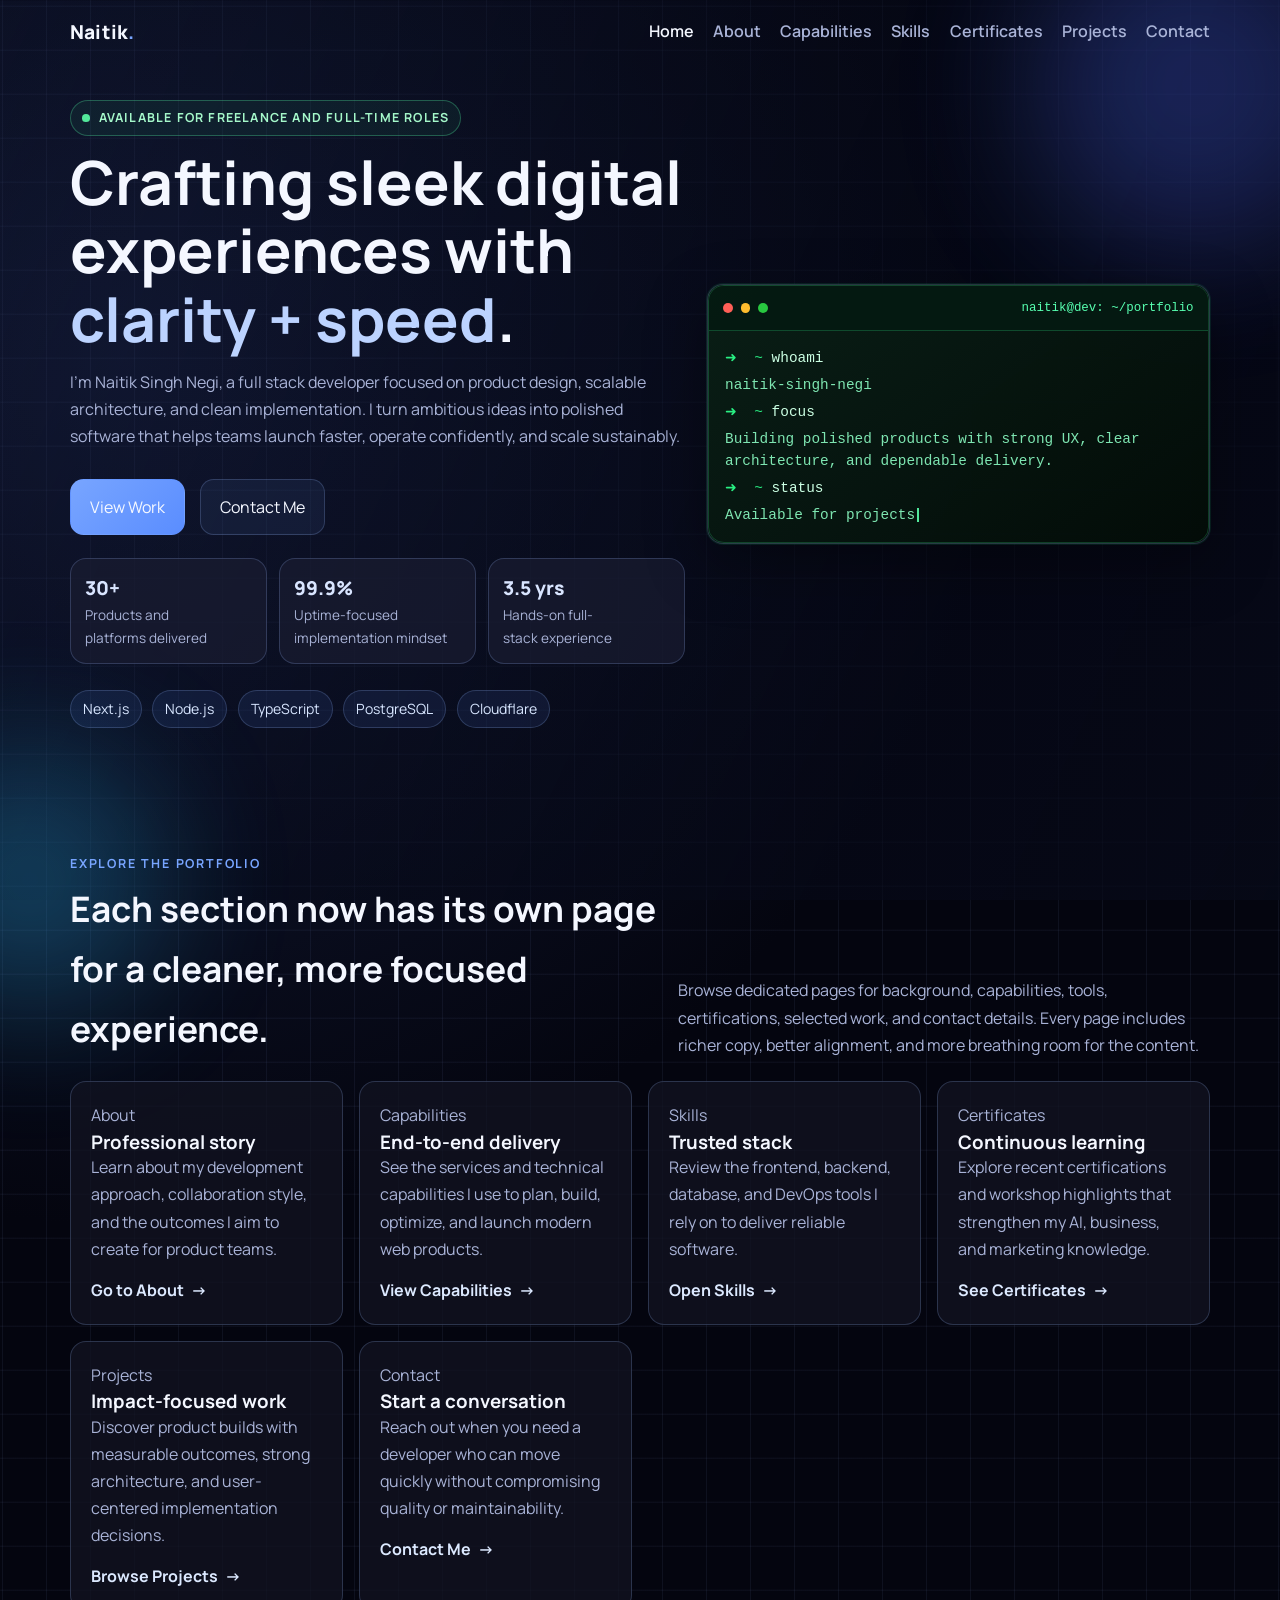
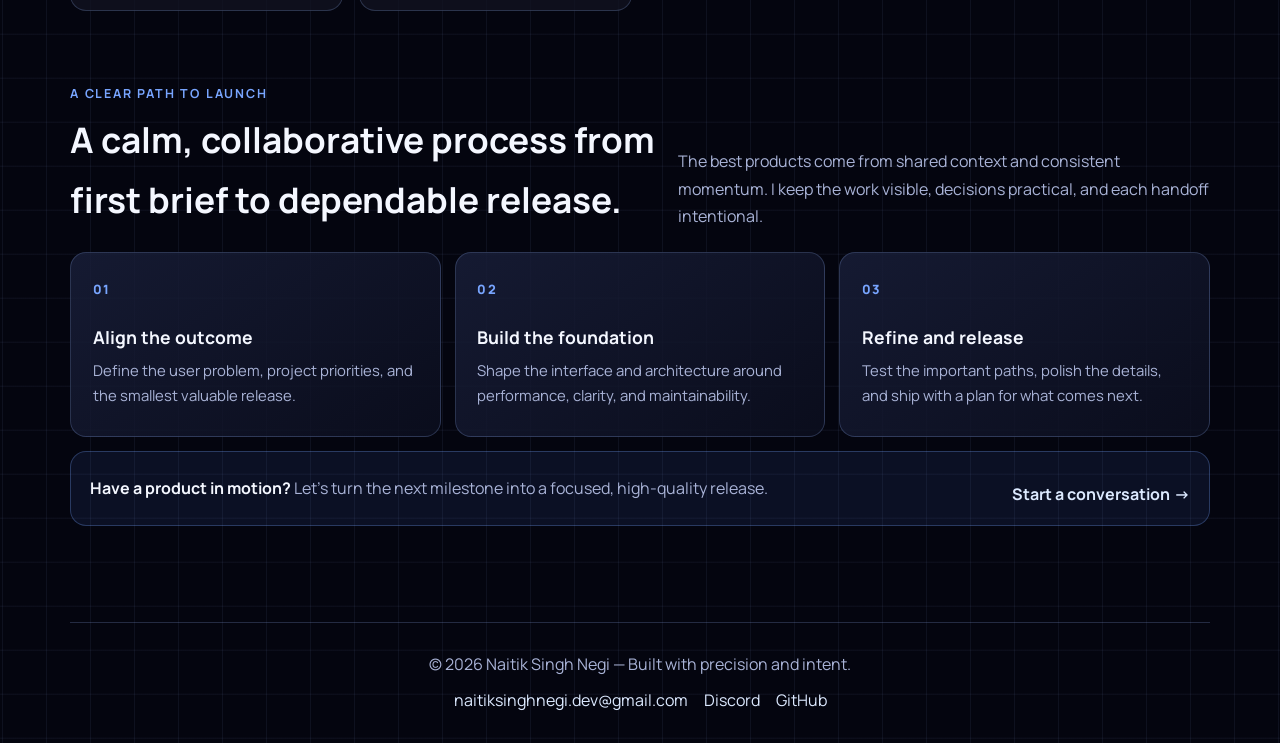
==== commit 1e5a6d5e: "Add AdSense loader to homepage" ====
--- a/index.html
+++ b/index.html
@@ -5,6 +5,7 @@
   <meta name="viewport" content="width=device-width, initial-scale=1.0">
   <title>Naitik Singh Negi | Developer Portfolio</title>
   <meta name="description" content="Portfolio of Naitik Singh Negi. Full stack developer creating high-performance, elegant web products.">
+  <script async src="https://pagead2.googlesyndication.com/pagead/js/adsbygoogle.js?client=ca-pub-8908111919626205" crossorigin="anonymous"></script>
   <link rel="preconnect" href="https://fonts.googleapis.com">
   <link rel="preconnect" href="https://fonts.gstatic.com" crossorigin>
   <link href="https://fonts.googleapis.com/css2?family=Manrope:wght@400;500;600;700;800&display=swap" rel="stylesheet">
--- a/style.css
+++ b/style.css
@@ -869,3 +869,215 @@
     transition-duration: 0.01ms !important;
   }
 }
+
+/* Page-wide visual system refinements */
+::selection {
+  background: rgba(120, 165, 255, 0.42);
+  color: #ffffff;
+}
+
+body::before {
+  content: "";
+  position: fixed;
+  inset: 0;
+  z-index: -2;
+  pointer-events: none;
+  background: linear-gradient(115deg, rgba(7, 10, 25, 0.2), rgba(7, 10, 25, 0.76));
+}
+
+main {
+  min-height: calc(100vh - 11rem);
+}
+
+.page-hero {
+  position: relative;
+  padding-top: clamp(3.5rem, 8vw, 6.25rem);
+  padding-bottom: 1.65rem;
+}
+
+.page-hero::after {
+  content: "";
+  display: block;
+  width: 4.5rem;
+  height: 1px;
+  margin-top: 1.8rem;
+  background: linear-gradient(90deg, var(--primary), transparent);
+}
+
+.page-hero .section-copy {
+  font-size: 1.04rem;
+}
+
+.hero-content,
+.page-hero {
+  text-wrap: balance;
+}
+
+.hero-copy,
+.section-copy,
+.feature-card p,
+.panel-card p,
+.project-card p,
+.capability-card p,
+.stack-card p,
+.certificate-card p,
+.skill-item,
+.stat-card p,
+.process-step p {
+  color: var(--muted);
+}
+
+.feature-card,
+.panel-card,
+.stat-card,
+.skill-item,
+.project-card,
+.capability-card,
+.stack-card,
+.certificate-card {
+  position: relative;
+  overflow: hidden;
+  isolation: isolate;
+}
+
+.feature-card::before,
+.panel-card::before,
+.stat-card::before,
+.skill-item::before,
+.project-card::before,
+.capability-card::before,
+.stack-card::before,
+.certificate-card::before {
+  content: "";
+  position: absolute;
+  z-index: -1;
+  inset: 0;
+  opacity: 0;
+  background: radial-gradient(circle at 100% 0, rgba(120, 165, 255, 0.18), transparent 45%);
+  transition: opacity 0.28s ease;
+}
+
+.feature-card:hover::before,
+.panel-card:hover::before,
+.floatable:hover::before {
+  opacity: 1;
+}
+
+.feature-card h3,
+.panel-card h2,
+.project-card h3,
+.capability-card h3,
+.stack-card h3,
+.certificate-card h3 {
+  line-height: 1.32;
+}
+
+.feature-card .text-link::after,
+.text-link:not(.text-link-arrow)::after {
+  content: "→";
+  margin-left: 0.42rem;
+  transition: transform 0.2s ease;
+}
+
+.text-link:hover::after {
+  transform: translateX(3px);
+}
+
+.project-card,
+.capability-card,
+.certificate-card,
+.stack-card {
+  padding: 1.3rem;
+}
+
+.project-card::after,
+.capability-card::after,
+.certificate-card::after {
+  position: absolute;
+  top: 1rem;
+  right: 1rem;
+  color: rgba(188, 211, 255, 0.46);
+  font-size: 1.4rem;
+  font-weight: 800;
+}
+
+.project-card::after { content: "↗"; }
+.capability-card::after { content: "✦"; }
+.certificate-card::after { content: "✓"; }
+
+.project-card ul,
+.certificate-card ul,
+.detail-list {
+  display: grid;
+  gap: 0.42rem;
+  line-height: 1.55;
+}
+
+.project-card li::marker,
+.certificate-card li::marker,
+.detail-list li::marker {
+  color: var(--primary);
+}
+
+.skill-item {
+  min-height: 100%;
+  padding: 1.2rem 1.25rem;
+  line-height: 1.65;
+}
+
+.skill-item strong {
+  display: block;
+  margin-bottom: 0.36rem;
+  color: #dce9ff;
+  font-size: 1rem;
+}
+
+.stat-card h3 {
+  font-size: clamp(1.35rem, 3vw, 1.75rem);
+}
+
+.site-footer {
+  width: min(var(--max-width), 92%);
+  margin: 2.5rem auto 0;
+  padding-inline: 0;
+}
+
+.footer-links a:hover {
+  color: var(--primary);
+}
+
+.copy-email {
+  appearance: none;
+}
+
+.copy-status {
+  min-width: 0;
+  color: #b8ffd7;
+  font-size: 0.82em;
+}
+
+.copy-email.is-copied {
+  border-color: rgba(83, 232, 154, 0.6);
+  background: rgba(52, 203, 125, 0.16);
+}
+
+@media (max-width: 800px) {
+  .site-header.menu-open {
+    background: rgba(10, 14, 30, 0.93);
+  }
+
+  .menu a {
+    display: block;
+    padding: 0.2rem 0;
+  }
+}
+
+@media (max-width: 560px) {
+  .hero-highlights {
+    grid-template-columns: 1fr;
+  }
+
+  .site-footer {
+    font-size: 0.88rem;
+  }
+}
